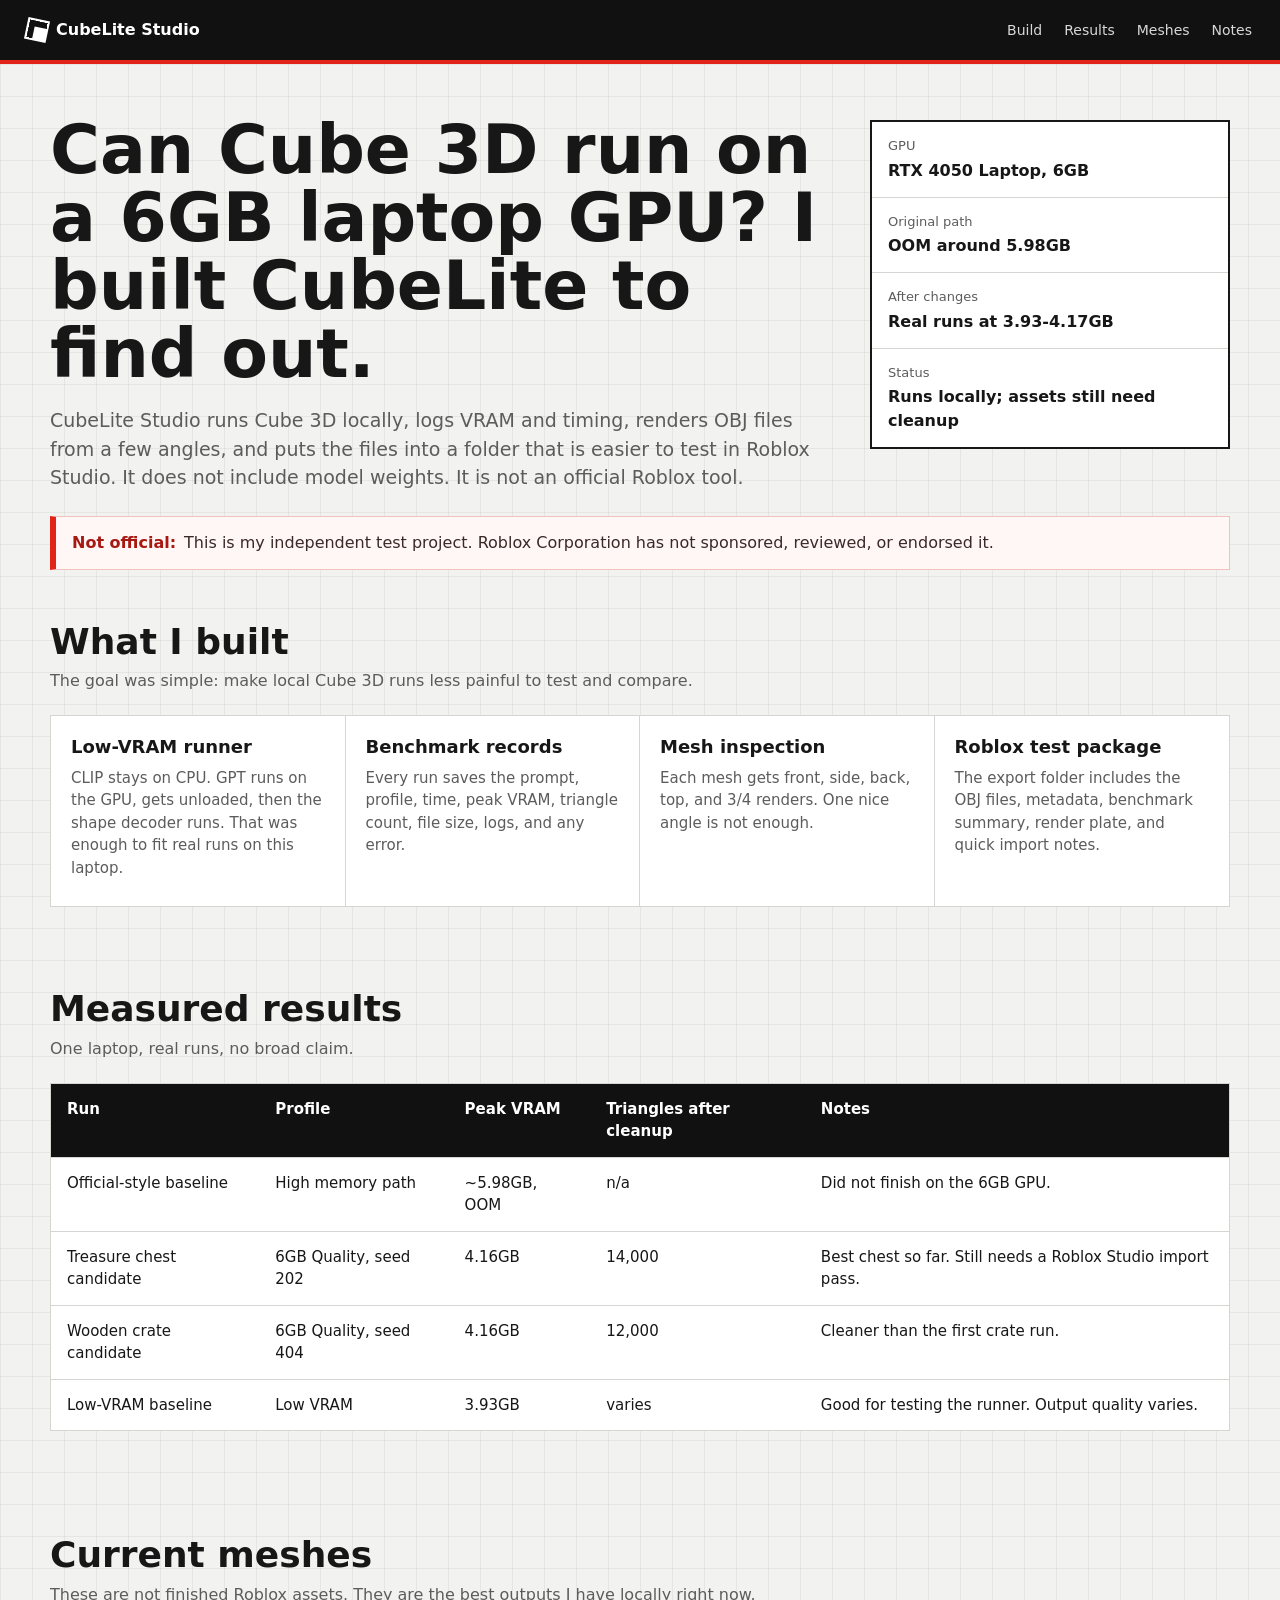
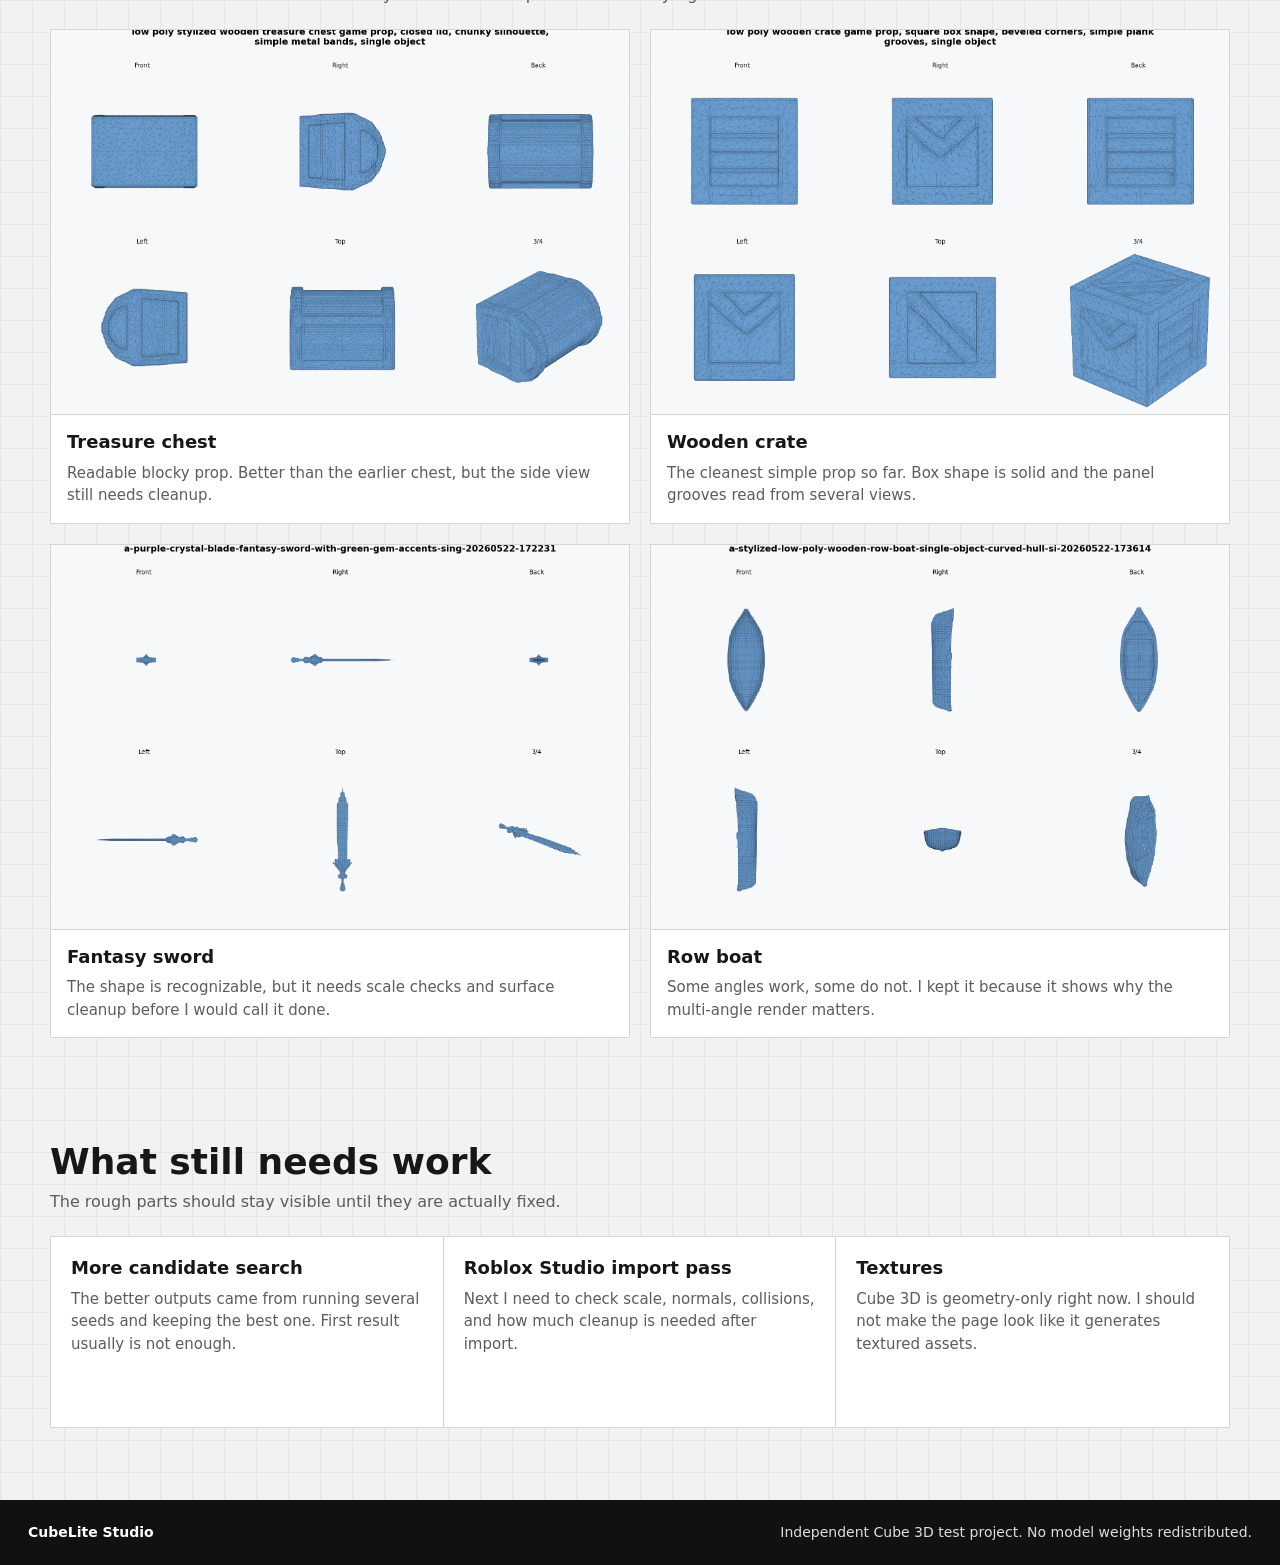
==== docs/index.html @ 4c32645a "Make case study copy more direct" ====
<!doctype html>
<html lang="en">
<head>
  <meta charset="utf-8">
  <meta name="viewport" content="width=device-width, initial-scale=1">
  <title>CubeLite Studio</title>
  <meta name="description" content="Local Cube 3D tests, VRAM notes, and Roblox OBJ export helpers.">
  <link rel="stylesheet" href="styles.css?v=20260522-plain">
</head>
<body>
  <header class="topbar">
    <a class="brand" href="#top">
      <span class="brand-mark" aria-hidden="true"></span>
      CubeLite Studio
    </a>
    <nav>
      <a href="#build">Build</a>
      <a href="#results">Results</a>
      <a href="#meshes">Meshes</a>
      <a href="#notes">Notes</a>
    </nav>
  </header>

  <main id="top">
    <section class="intro">
      <div>
        <h1>Can Cube 3D run on a 6GB laptop GPU? I built CubeLite to find out.</h1>
        <p>
          CubeLite Studio runs Cube 3D locally, logs VRAM and timing, renders OBJ files from a few angles,
          and puts the files into a folder that is easier to test in Roblox Studio. It does not include model
          weights. It is not an official Roblox tool.
        </p>
      </div>
      <dl class="run-card">
        <div>
          <dt>GPU</dt>
          <dd>RTX 4050 Laptop, 6GB</dd>
        </div>
        <div>
          <dt>Original path</dt>
          <dd>OOM around 5.98GB</dd>
        </div>
        <div>
          <dt>After changes</dt>
          <dd>Real runs at 3.93-4.17GB</dd>
        </div>
        <div>
          <dt>Status</dt>
          <dd>Runs locally; assets still need cleanup</dd>
        </div>
      </dl>
    </section>

    <section class="notice">
      <strong>Not official:</strong>
      <span>This is my independent test project. Roblox Corporation has not sponsored, reviewed, or endorsed it.</span>
    </section>

    <section id="build" class="section">
      <div class="section-title">
        <h2>What I built</h2>
        <p>The goal was simple: make local Cube 3D runs less painful to test and compare.</p>
      </div>
      <div class="feature-list">
        <article>
          <h3>Low-VRAM runner</h3>
          <p>CLIP stays on CPU. GPT runs on the GPU, gets unloaded, then the shape decoder runs. That was enough to fit real runs on this laptop.</p>
        </article>
        <article>
          <h3>Benchmark records</h3>
          <p>Every run saves the prompt, profile, time, peak VRAM, triangle count, file size, logs, and any error.</p>
        </article>
        <article>
          <h3>Mesh inspection</h3>
          <p>Each mesh gets front, side, back, top, and 3/4 renders. One nice angle is not enough.</p>
        </article>
        <article>
          <h3>Roblox test package</h3>
          <p>The export folder includes the OBJ files, metadata, benchmark summary, render plate, and quick import notes.</p>
        </article>
      </div>
    </section>

    <section id="results" class="section results">
      <div class="section-title">
        <h2>Measured results</h2>
        <p>One laptop, real runs, no broad claim.</p>
      </div>
      <table>
        <thead>
          <tr>
            <th>Run</th>
            <th>Profile</th>
            <th>Peak VRAM</th>
            <th>Triangles after cleanup</th>
            <th>Notes</th>
          </tr>
        </thead>
        <tbody>
          <tr>
            <td>Official-style baseline</td>
            <td>High memory path</td>
            <td>~5.98GB, OOM</td>
            <td>n/a</td>
            <td>Did not finish on the 6GB GPU.</td>
          </tr>
          <tr>
            <td>Treasure chest candidate</td>
            <td>6GB Quality, seed 202</td>
            <td>4.16GB</td>
            <td>14,000</td>
            <td>Best chest so far. Still needs a Roblox Studio import pass.</td>
          </tr>
          <tr>
            <td>Wooden crate candidate</td>
            <td>6GB Quality, seed 404</td>
            <td>4.16GB</td>
            <td>12,000</td>
            <td>Cleaner than the first crate run.</td>
          </tr>
          <tr>
            <td>Low-VRAM baseline</td>
            <td>Low VRAM</td>
            <td>3.93GB</td>
            <td>varies</td>
            <td>Good for testing the runner. Output quality varies.</td>
          </tr>
        </tbody>
      </table>
    </section>

    <section id="meshes" class="section">
      <div class="section-title">
        <h2>Current meshes</h2>
        <p>These are not finished Roblox assets. They are the best outputs I have locally right now.</p>
      </div>
      <div class="mesh-grid">
        <article class="mesh-card">
          <img src="assets/chest-quality-plate.png" alt="Multi-angle render plate of a Cube 3D treasure chest candidate">
          <div>
            <h3>Treasure chest</h3>
            <p>Readable blocky prop. Better than the earlier chest, but the side view still needs cleanup.</p>
          </div>
        </article>
        <article class="mesh-card">
          <img src="assets/crate-plate.png" alt="Multi-angle render plate of a Cube 3D wooden crate candidate">
          <div>
            <h3>Wooden crate</h3>
            <p>The cleanest simple prop so far. Box shape is solid and the panel grooves read from several views.</p>
          </div>
        </article>
        <article class="mesh-card">
          <img src="assets/fantasy-sword-plate.png" alt="Multi-angle render plate of a Cube 3D fantasy sword candidate">
          <div>
            <h3>Fantasy sword</h3>
            <p>The shape is recognizable, but it needs scale checks and surface cleanup before I would call it done.</p>
          </div>
        </article>
        <article class="mesh-card">
          <img src="assets/row-boat-plate.png" alt="Multi-angle render plate of a Cube 3D row boat candidate">
          <div>
            <h3>Row boat</h3>
            <p>Some angles work, some do not. I kept it because it shows why the multi-angle render matters.</p>
          </div>
        </article>
      </div>
    </section>

    <section id="notes" class="section notes">
      <div class="section-title">
        <h2>What still needs work</h2>
        <p>The rough parts should stay visible until they are actually fixed.</p>
      </div>
      <div class="note-grid">
        <div>
          <h3>More candidate search</h3>
          <p>The better outputs came from running several seeds and keeping the best one. First result usually is not enough.</p>
        </div>
        <div>
          <h3>Roblox Studio import pass</h3>
          <p>Next I need to check scale, normals, collisions, and how much cleanup is needed after import.</p>
        </div>
        <div>
          <h3>Textures</h3>
          <p>Cube 3D is geometry-only right now. I should not make the page look like it generates textured assets.</p>
        </div>
      </div>
    </section>
  </main>

  <footer>
    <span>CubeLite Studio</span>
    <span>Independent Cube 3D test project. No model weights redistributed.</span>
  </footer>
</body>
</html>
---- docs/styles.css ----
:root {
  color-scheme: light;
  --bg: #f2f2f0;
  --paper: #ffffff;
  --ink: #171717;
  --muted: #5c5c5c;
  --line: #d5d5d2;
  --soft: #ececea;
  --red: #e2231a;
  --red-dark: #a81712;
  --grid: rgba(23, 23, 23, 0.06);
}

* {
  box-sizing: border-box;
}

html {
  scroll-behavior: smooth;
}

body {
  margin: 0;
  background:
    linear-gradient(var(--grid) 1px, transparent 1px),
    linear-gradient(90deg, var(--grid) 1px, transparent 1px),
    var(--bg);
  background-size: 32px 32px;
  color: var(--ink);
  font-family: ui-sans-serif, system-ui, -apple-system, BlinkMacSystemFont, "Helvetica Neue", sans-serif;
  line-height: 1.5;
}

a {
  color: inherit;
  text-decoration: none;
}

.topbar {
  display: flex;
  align-items: center;
  justify-content: space-between;
  gap: 24px;
  min-height: 64px;
  padding: 0 28px;
  background: #111;
  color: #fff;
  border-bottom: 4px solid var(--red);
}

.brand {
  display: inline-flex;
  align-items: center;
  gap: 10px;
  font-weight: 800;
}

.brand-mark {
  width: 18px;
  height: 18px;
  display: inline-block;
  background: #fff;
  box-shadow: inset 6px 6px 0 #111, 0 0 0 2px #fff;
  transform: rotate(12deg);
}

nav {
  display: flex;
  gap: 22px;
  color: #d8d8d8;
  font-size: 14px;
}

nav a:hover {
  color: #fff;
}

main {
  width: min(1180px, calc(100% - 40px));
  margin: 0 auto;
}

.intro {
  display: grid;
  grid-template-columns: minmax(0, 1fr) 360px;
  gap: 32px;
  align-items: start;
  padding: 52px 0 24px;
}

h1,
h2,
h3,
p {
  margin-top: 0;
}

h1 {
  max-width: 820px;
  margin-bottom: 18px;
  font-size: clamp(38px, 6vw, 68px);
  line-height: 1;
  letter-spacing: 0;
}

h2 {
  margin-bottom: 8px;
  font-size: clamp(26px, 3vw, 36px);
  line-height: 1.1;
}

h3 {
  margin-bottom: 8px;
  font-size: 18px;
  line-height: 1.25;
}

p {
  color: var(--muted);
}

.intro p {
  max-width: 760px;
  margin-bottom: 0;
  font-size: 19px;
}

.run-card {
  margin: 4px 0 0;
  border: 2px solid var(--ink);
  background: var(--paper);
}

.run-card div {
  padding: 14px 16px;
  border-bottom: 1px solid var(--line);
}

.run-card div:last-child {
  border-bottom: 0;
}

dt {
  margin-bottom: 3px;
  color: var(--muted);
  font-size: 13px;
}

dd {
  margin: 0;
  font-weight: 800;
}

.notice {
  display: flex;
  gap: 8px;
  padding: 14px 16px;
  border: 1px solid #f0c1bd;
  border-left: 6px solid var(--red);
  background: #fff7f6;
  color: var(--red-dark);
}

.notice span {
  color: #3a2927;
}

.section {
  padding: 52px 0;
}

.section-title {
  max-width: 760px;
  margin-bottom: 22px;
}

.section-title p {
  margin-bottom: 0;
}

.feature-list,
.note-grid {
  display: grid;
  grid-template-columns: repeat(4, minmax(0, 1fr));
  border: 1px solid var(--line);
  background: var(--paper);
}

.feature-list article,
.note-grid div {
  min-height: 190px;
  padding: 20px;
  border-right: 1px solid var(--line);
}

.feature-list article:last-child,
.note-grid div:last-child {
  border-right: 0;
}

.feature-list p,
.note-grid p,
.mesh-card p {
  margin-bottom: 0;
  font-size: 15px;
}

.results {
  padding-top: 30px;
}

table {
  width: 100%;
  border-collapse: collapse;
  background: var(--paper);
  border: 1px solid var(--line);
  font-size: 15px;
}

th,
td {
  padding: 14px 16px;
  border-bottom: 1px solid var(--line);
  text-align: left;
  vertical-align: top;
}

th {
  background: #111;
  color: #fff;
  font-weight: 750;
}

tr:last-child td {
  border-bottom: 0;
}

.mesh-grid {
  display: grid;
  grid-template-columns: repeat(2, minmax(0, 1fr));
  gap: 20px;
}

.mesh-card {
  border: 1px solid var(--line);
  background: var(--paper);
}

.mesh-card img {
  display: block;
  width: 100%;
  aspect-ratio: 3 / 2;
  object-fit: cover;
  border-bottom: 1px solid var(--line);
  background: #f8f8f8;
}

.mesh-card div {
  padding: 16px;
}

.notes {
  padding-bottom: 72px;
}

.note-grid {
  grid-template-columns: repeat(3, minmax(0, 1fr));
}

footer {
  display: flex;
  justify-content: space-between;
  gap: 20px;
  padding: 22px 28px;
  background: #111;
  color: #dedede;
  font-size: 14px;
}

footer span:first-child {
  color: #fff;
  font-weight: 800;
}

@media (max-width: 920px) {
  .intro,
  .mesh-grid {
    grid-template-columns: 1fr;
  }

  .feature-list {
    grid-template-columns: repeat(2, minmax(0, 1fr));
  }

  .feature-list article {
    border-bottom: 1px solid var(--line);
  }

  .feature-list article:nth-child(2n) {
    border-right: 0;
  }

  .feature-list article:nth-last-child(-n + 2) {
    border-bottom: 0;
  }
}

@media (max-width: 680px) {
  .topbar,
  footer {
    align-items: flex-start;
    flex-direction: column;
  }

  nav {
    flex-wrap: wrap;
    gap: 14px;
  }

  main {
    width: min(100% - 28px, 1180px);
  }

  .intro {
    padding-top: 34px;
  }

  h1 {
    font-size: 38px;
  }

  .intro p {
    font-size: 17px;
  }

  .notice {
    flex-direction: column;
  }

  .feature-list,
  .note-grid {
    grid-template-columns: 1fr;
  }

  .feature-list article,
  .note-grid div {
    min-height: auto;
    border-right: 0;
    border-bottom: 1px solid var(--line);
  }

  .feature-list article:last-child,
  .note-grid div:last-child {
    border-bottom: 0;
  }

  table {
    display: block;
    overflow-x: auto;
    white-space: nowrap;
  }
}
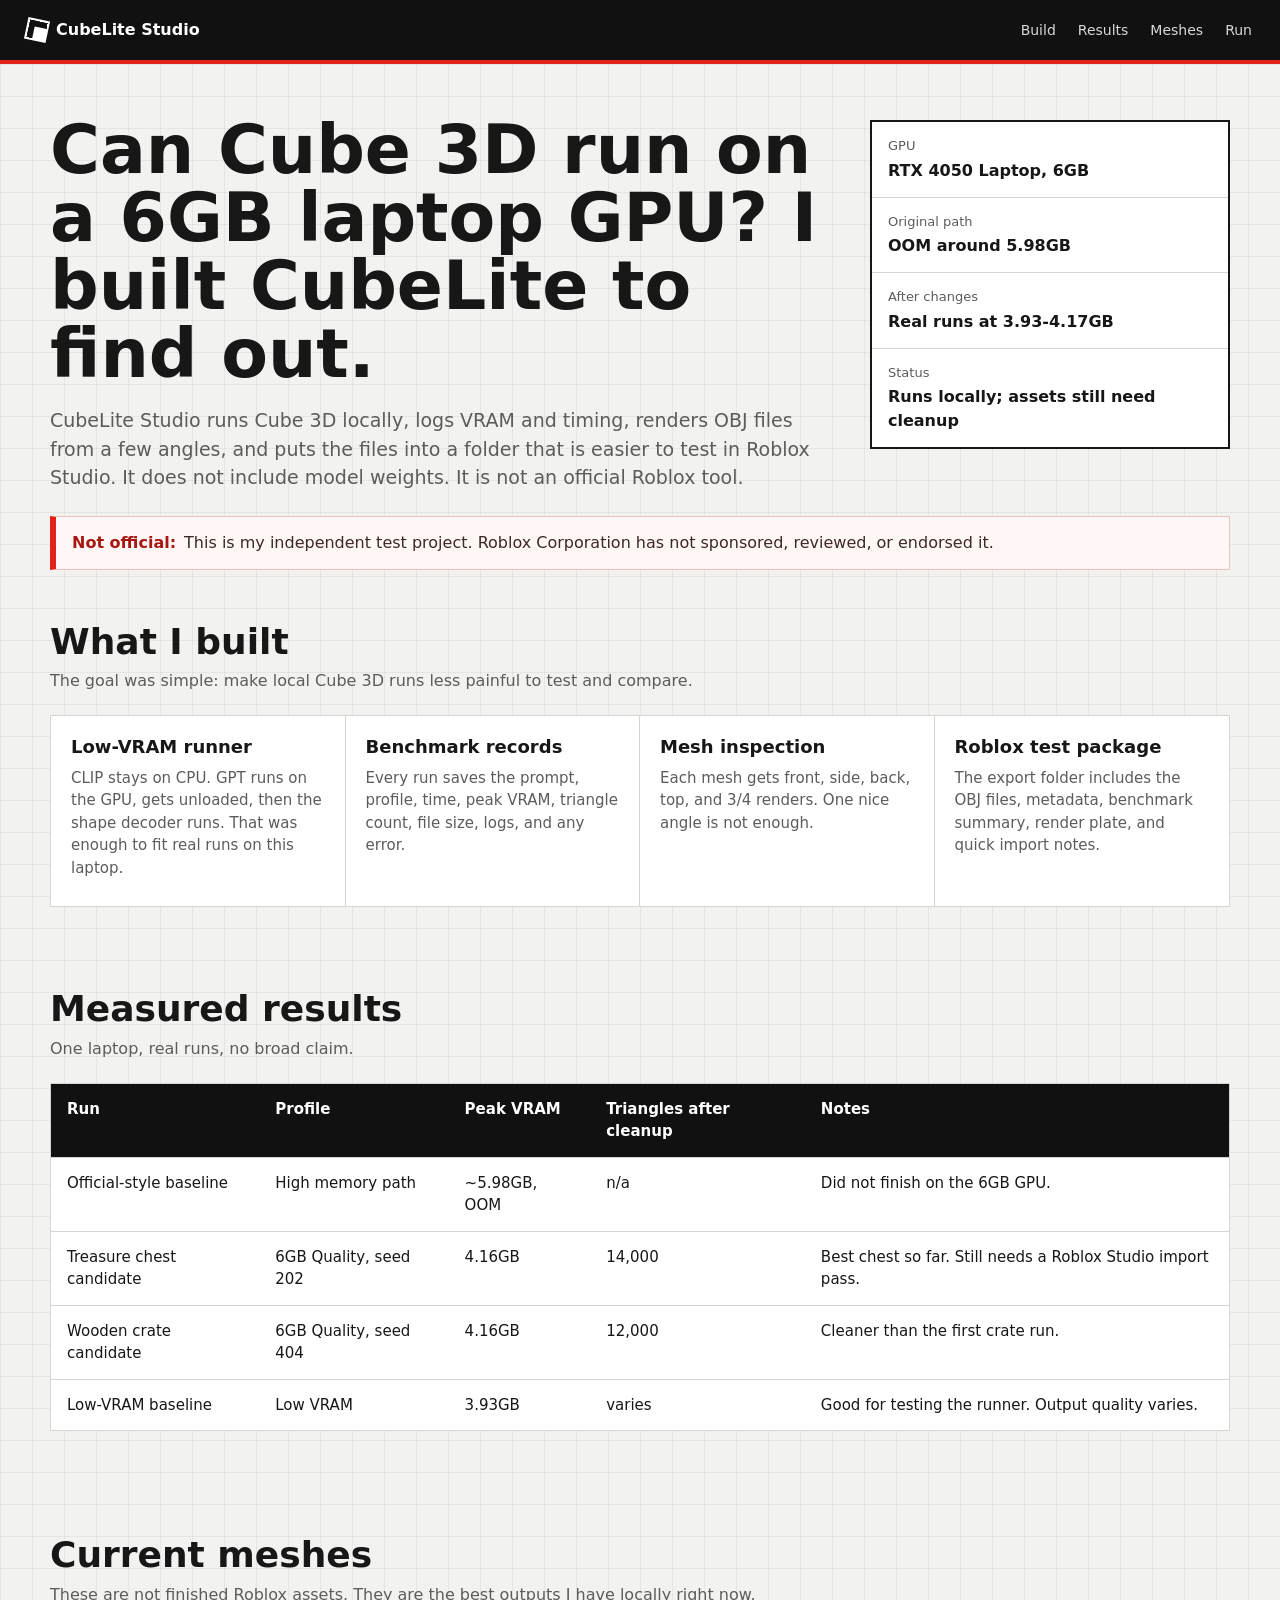
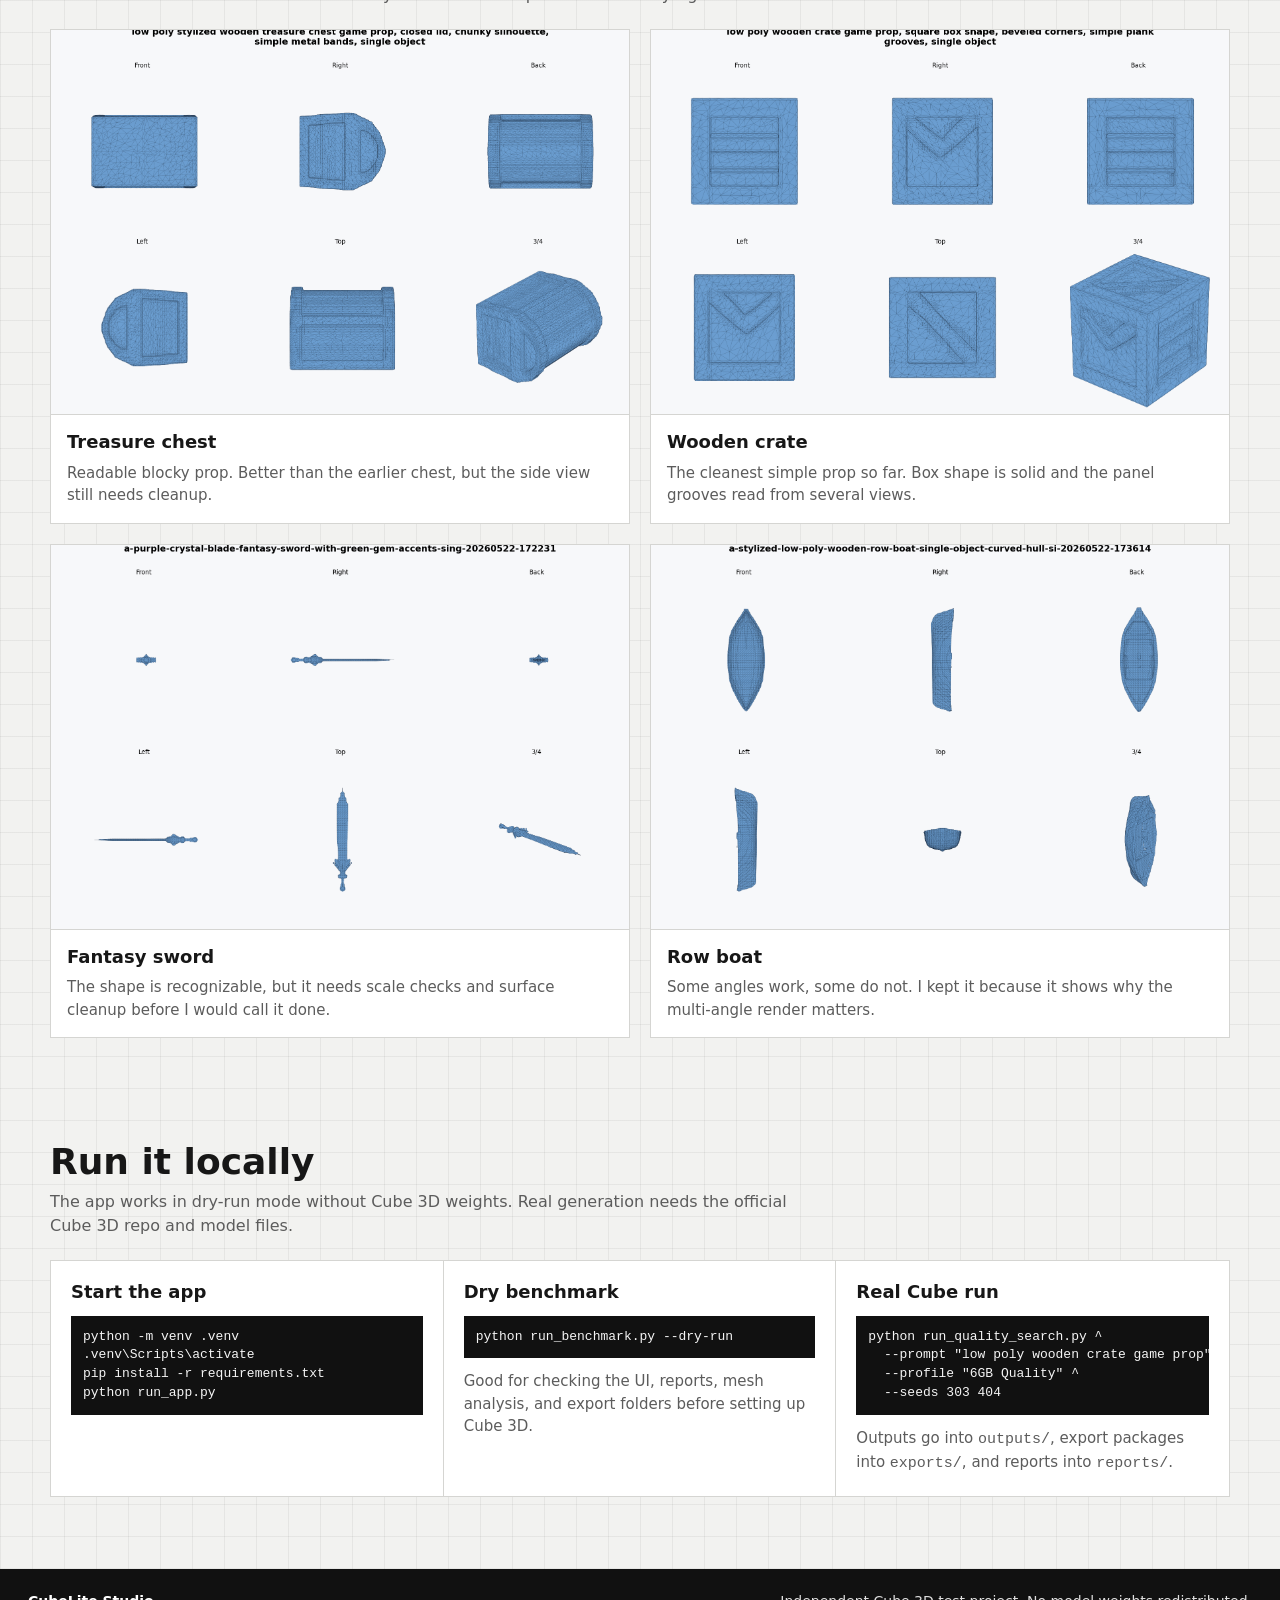
==== commit 2b5bb0a4: "Replace notes section with local run instructions" ====
--- a/docs/index.html
+++ b/docs/index.html
@@ -17,7 +17,7 @@
       <a href="#build">Build</a>
       <a href="#results">Results</a>
       <a href="#meshes">Meshes</a>
-      <a href="#notes">Notes</a>
+      <a href="#run">Run</a>
     </nav>
   </header>
 
@@ -166,23 +166,31 @@
       </div>
     </section>
 
-    <section id="notes" class="section notes">
-      <div class="section-title">
-        <h2>What still needs work</h2>
-        <p>The rough parts should stay visible until they are actually fixed.</p>
-      </div>
-      <div class="note-grid">
-        <div>
-          <h3>More candidate search</h3>
-          <p>The better outputs came from running several seeds and keeping the best one. First result usually is not enough.</p>
-        </div>
-        <div>
-          <h3>Roblox Studio import pass</h3>
-          <p>Next I need to check scale, normals, collisions, and how much cleanup is needed after import.</p>
-        </div>
-        <div>
-          <h3>Textures</h3>
-          <p>Cube 3D is geometry-only right now. I should not make the page look like it generates textured assets.</p>
+    <section id="run" class="section notes">
+      <div class="section-title">
+        <h2>Run it locally</h2>
+        <p>The app works in dry-run mode without Cube 3D weights. Real generation needs the official Cube 3D repo and model files.</p>
+      </div>
+      <div class="run-grid">
+        <div>
+          <h3>Start the app</h3>
+          <pre><code>python -m venv .venv
+.venv\Scripts\activate
+pip install -r requirements.txt
+python run_app.py</code></pre>
+        </div>
+        <div>
+          <h3>Dry benchmark</h3>
+          <pre><code>python run_benchmark.py --dry-run</code></pre>
+          <p>Good for checking the UI, reports, mesh analysis, and export folders before setting up Cube 3D.</p>
+        </div>
+        <div>
+          <h3>Real Cube run</h3>
+          <pre><code>python run_quality_search.py ^
+  --prompt "low poly wooden crate game prop" ^
+  --profile "6GB Quality" ^
+  --seeds 303 404</code></pre>
+          <p>Outputs go into <code>outputs/</code>, export packages into <code>exports/</code>, and reports into <code>reports/</code>.</p>
         </div>
       </div>
     </section>
--- a/docs/styles.css
+++ b/docs/styles.css
@@ -179,7 +179,8 @@
 }
 
 .feature-list,
-.note-grid {
+.note-grid,
+.run-grid {
   display: grid;
   grid-template-columns: repeat(4, minmax(0, 1fr));
   border: 1px solid var(--line);
@@ -187,22 +188,39 @@
 }
 
 .feature-list article,
-.note-grid div {
+.note-grid div,
+.run-grid div {
   min-height: 190px;
   padding: 20px;
   border-right: 1px solid var(--line);
 }
 
 .feature-list article:last-child,
-.note-grid div:last-child {
+.note-grid div:last-child,
+.run-grid div:last-child {
   border-right: 0;
 }
 
 .feature-list p,
 .note-grid p,
+.run-grid p,
 .mesh-card p {
   margin-bottom: 0;
   font-size: 15px;
+}
+
+pre {
+  margin: 12px 0;
+  padding: 12px;
+  overflow-x: auto;
+  background: #111;
+  color: #f5f5f5;
+  font-size: 13px;
+  line-height: 1.45;
+}
+
+code {
+  font-family: ui-monospace, SFMono-Regular, Menlo, Consolas, monospace;
 }
 
 .results {
@@ -263,7 +281,8 @@
   padding-bottom: 72px;
 }
 
-.note-grid {
+.note-grid,
+.run-grid {
   grid-template-columns: repeat(3, minmax(0, 1fr));
 }
 
@@ -338,19 +357,22 @@
   }
 
   .feature-list,
-  .note-grid {
+  .note-grid,
+  .run-grid {
     grid-template-columns: 1fr;
   }
 
   .feature-list article,
-  .note-grid div {
+  .note-grid div,
+  .run-grid div {
     min-height: auto;
     border-right: 0;
     border-bottom: 1px solid var(--line);
   }
 
   .feature-list article:last-child,
-  .note-grid div:last-child {
+  .note-grid div:last-child,
+  .run-grid div:last-child {
     border-bottom: 0;
   }
 
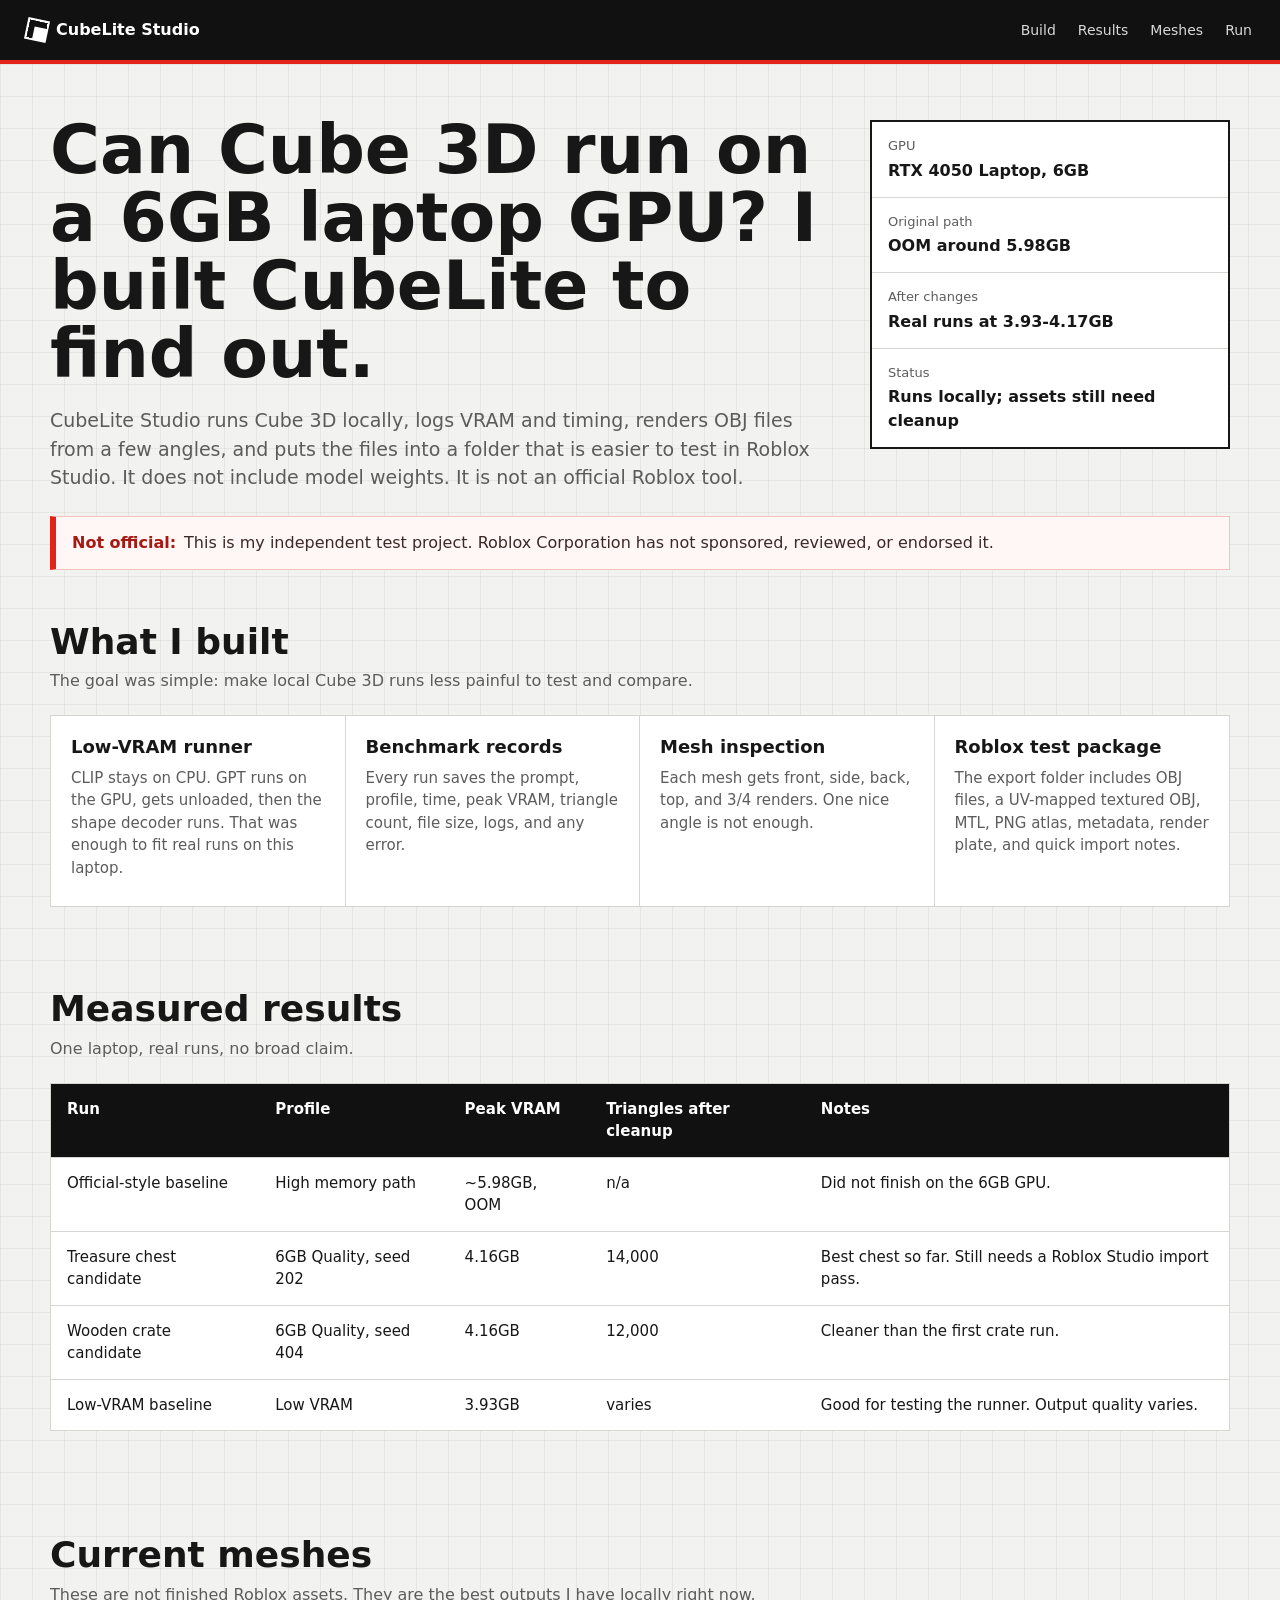
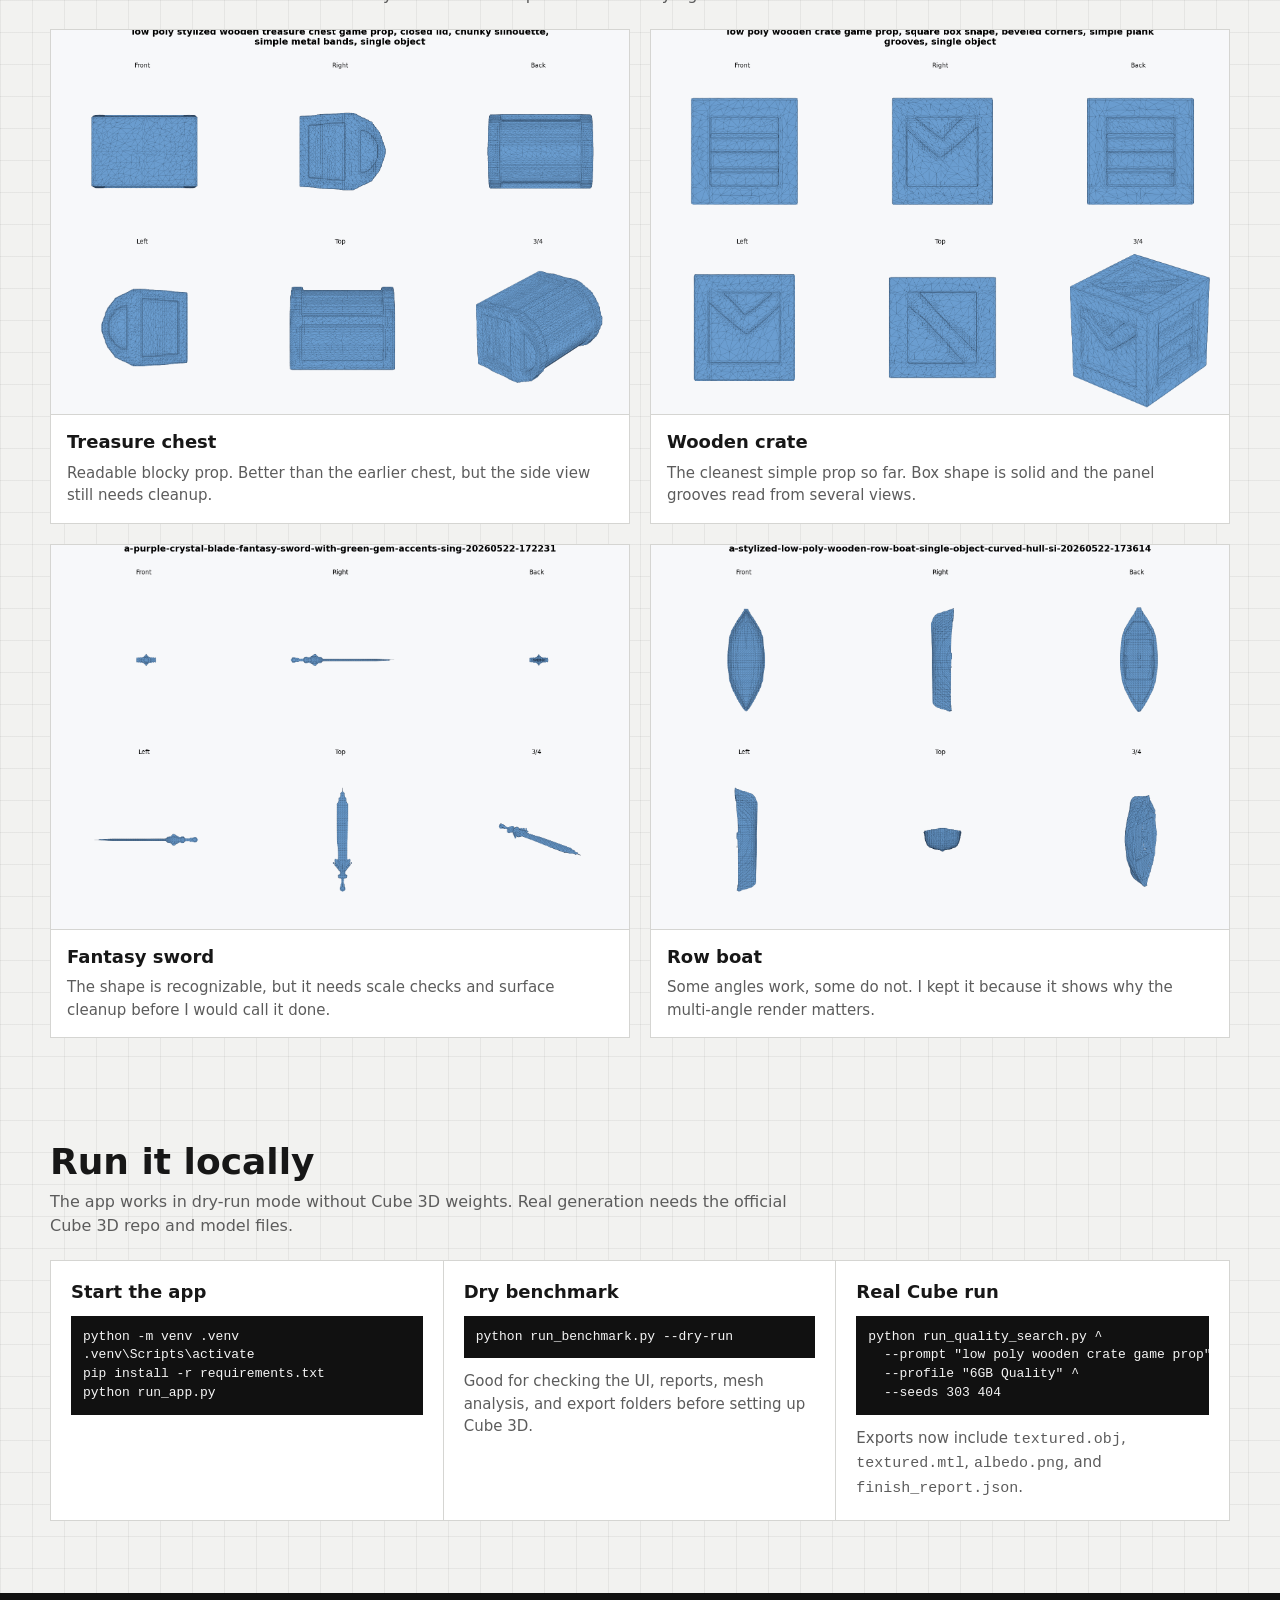
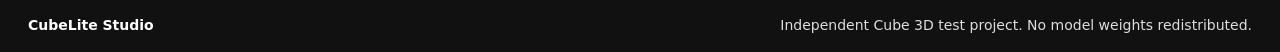
==== commit ee29560b: "Add UV and texture finishing stage" ====
--- a/docs/index.html
+++ b/docs/index.html
@@ -76,7 +76,7 @@
         </article>
         <article>
           <h3>Roblox test package</h3>
-          <p>The export folder includes the OBJ files, metadata, benchmark summary, render plate, and quick import notes.</p>
+          <p>The export folder includes OBJ files, a UV-mapped textured OBJ, MTL, PNG atlas, metadata, render plate, and quick import notes.</p>
         </article>
       </div>
     </section>
@@ -190,7 +190,7 @@
   --prompt "low poly wooden crate game prop" ^
   --profile "6GB Quality" ^
   --seeds 303 404</code></pre>
-          <p>Outputs go into <code>outputs/</code>, export packages into <code>exports/</code>, and reports into <code>reports/</code>.</p>
+          <p>Exports now include <code>textured.obj</code>, <code>textured.mtl</code>, <code>albedo.png</code>, and <code>finish_report.json</code>.</p>
         </div>
       </div>
     </section>
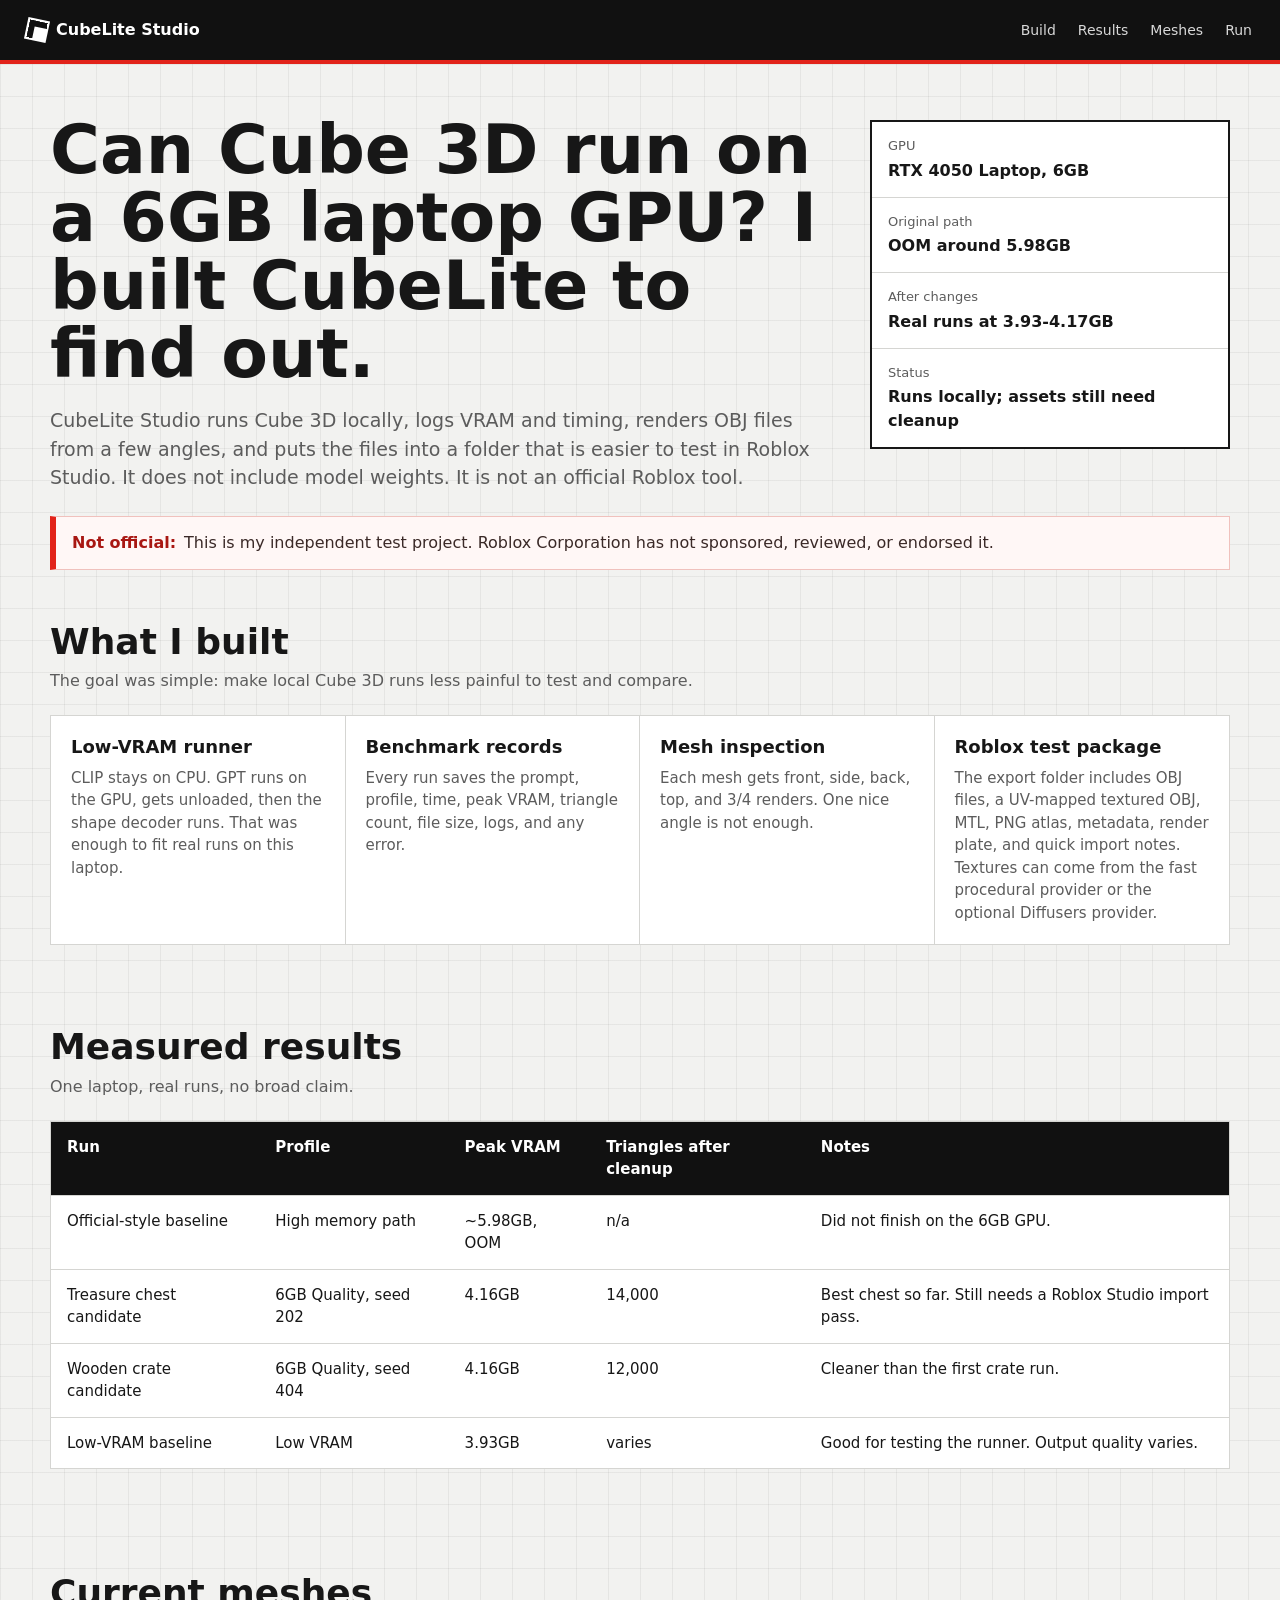
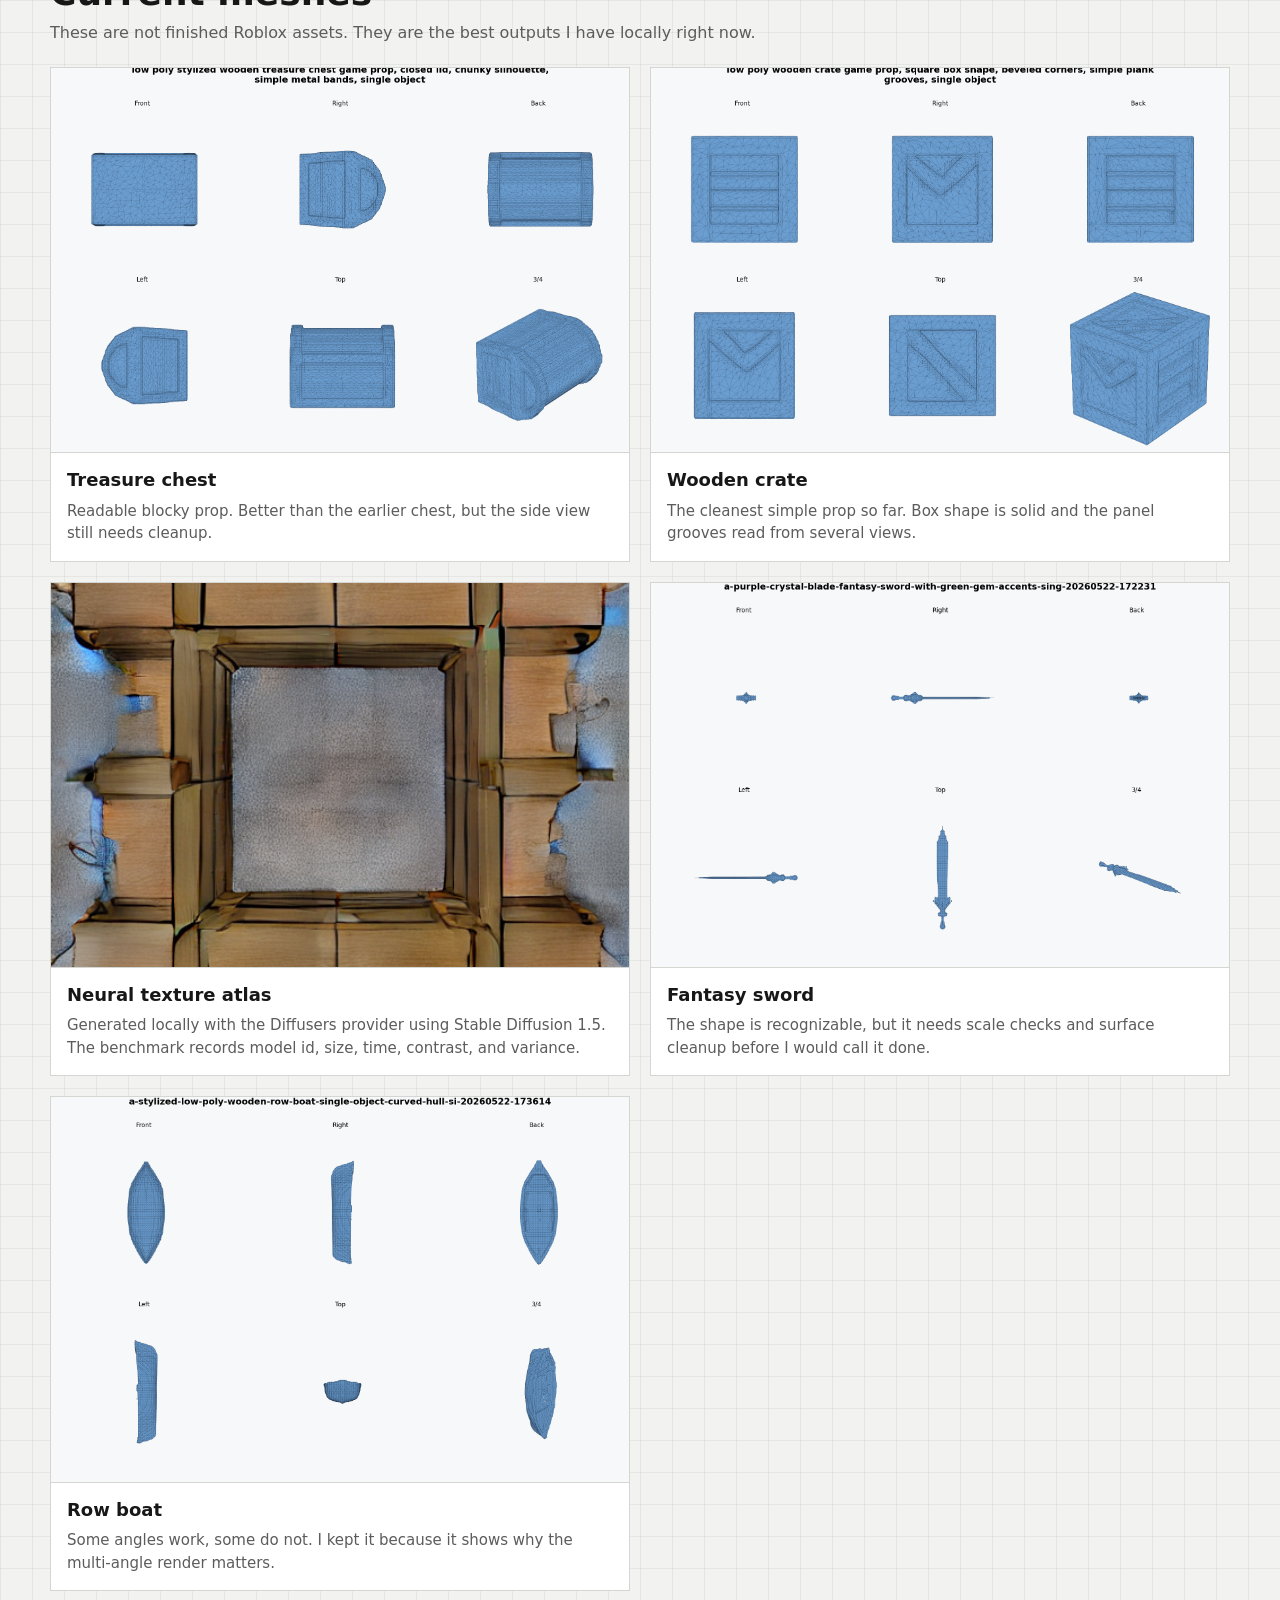
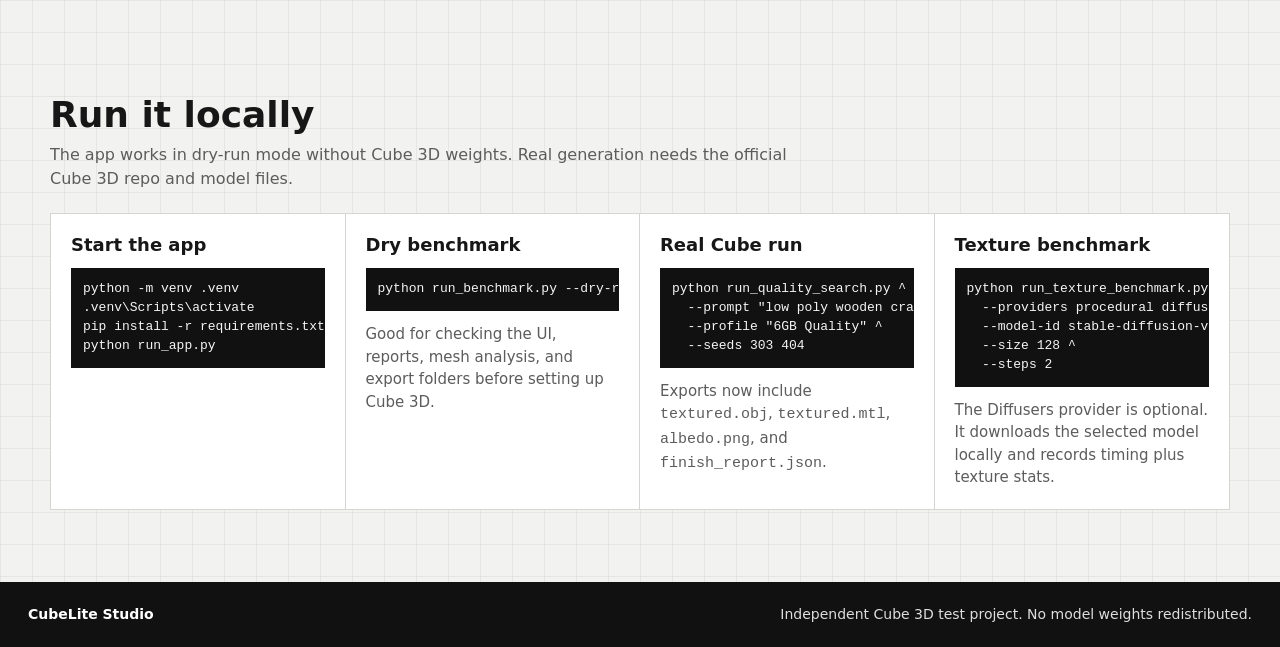
==== commit f859a12f: "Add neural texture benchmarking path" ====
--- a/docs/index.html
+++ b/docs/index.html
@@ -5,7 +5,7 @@
   <meta name="viewport" content="width=device-width, initial-scale=1">
   <title>CubeLite Studio</title>
   <meta name="description" content="Local Cube 3D tests, VRAM notes, and Roblox OBJ export helpers.">
-  <link rel="stylesheet" href="styles.css?v=20260522-plain">
+  <link rel="stylesheet" href="styles.css?v=20260523-textures">
 </head>
 <body>
   <header class="topbar">
@@ -76,7 +76,7 @@
         </article>
         <article>
           <h3>Roblox test package</h3>
-          <p>The export folder includes OBJ files, a UV-mapped textured OBJ, MTL, PNG atlas, metadata, render plate, and quick import notes.</p>
+          <p>The export folder includes OBJ files, a UV-mapped textured OBJ, MTL, PNG atlas, metadata, render plate, and quick import notes. Textures can come from the fast procedural provider or the optional Diffusers provider.</p>
         </article>
       </div>
     </section>
@@ -147,6 +147,13 @@
           <div>
             <h3>Wooden crate</h3>
             <p>The cleanest simple prop so far. Box shape is solid and the panel grooves read from several views.</p>
+          </div>
+        </article>
+        <article class="mesh-card">
+          <img src="assets/neural-crate-atlas.png" alt="Stable Diffusion texture atlas generated for a stylized wooden crate">
+          <div>
+            <h3>Neural texture atlas</h3>
+            <p>Generated locally with the Diffusers provider using Stable Diffusion 1.5. The benchmark records model id, size, time, contrast, and variance.</p>
           </div>
         </article>
         <article class="mesh-card">
@@ -192,6 +199,15 @@
   --seeds 303 404</code></pre>
           <p>Exports now include <code>textured.obj</code>, <code>textured.mtl</code>, <code>albedo.png</code>, and <code>finish_report.json</code>.</p>
         </div>
+        <div>
+          <h3>Texture benchmark</h3>
+          <pre><code>python run_texture_benchmark.py ^
+  --providers procedural diffusers ^
+  --model-id stable-diffusion-v1-5/stable-diffusion-v1-5 ^
+  --size 128 ^
+  --steps 2</code></pre>
+          <p>The Diffusers provider is optional. It downloads the selected model locally and records timing plus texture stats.</p>
+        </div>
       </div>
     </section>
   </main>
--- a/docs/styles.css
+++ b/docs/styles.css
@@ -281,8 +281,7 @@
   padding-bottom: 72px;
 }
 
-.note-grid,
-.run-grid {
+.note-grid {
   grid-template-columns: repeat(3, minmax(0, 1fr));
 }
 
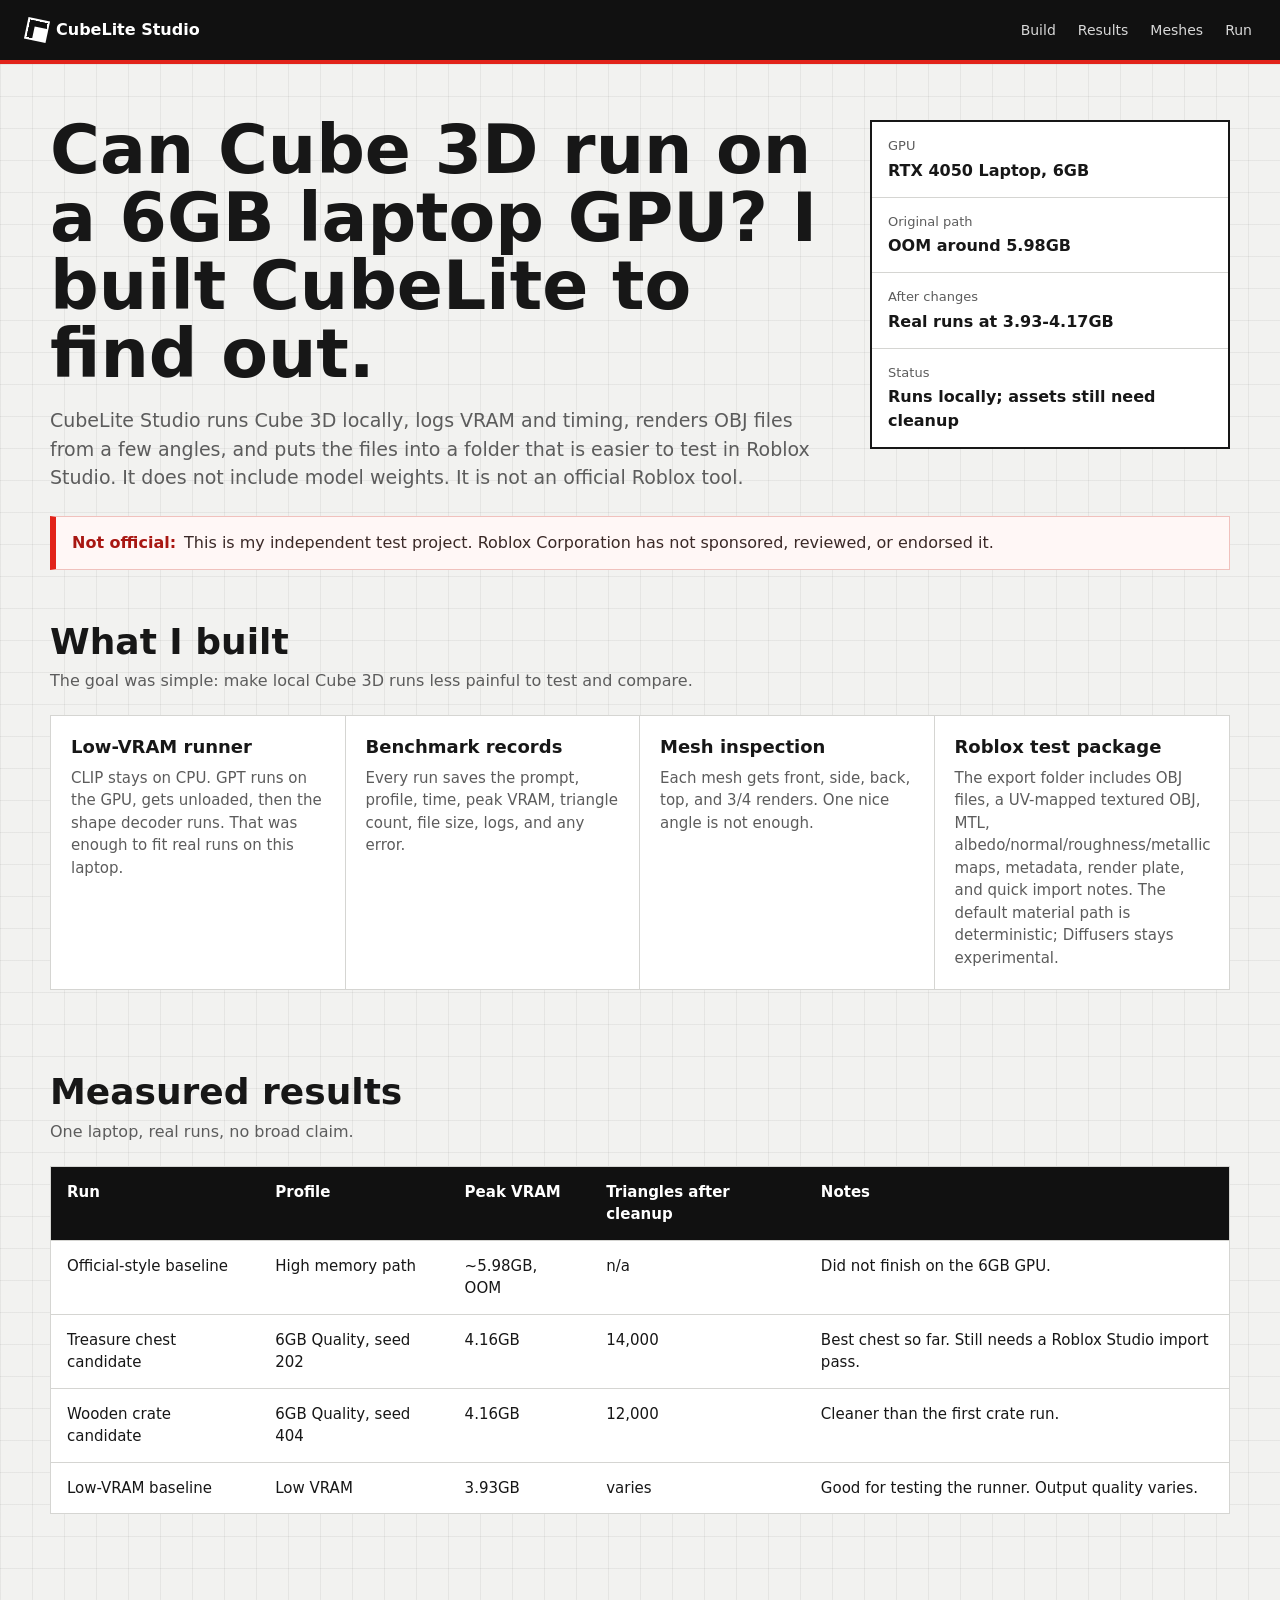
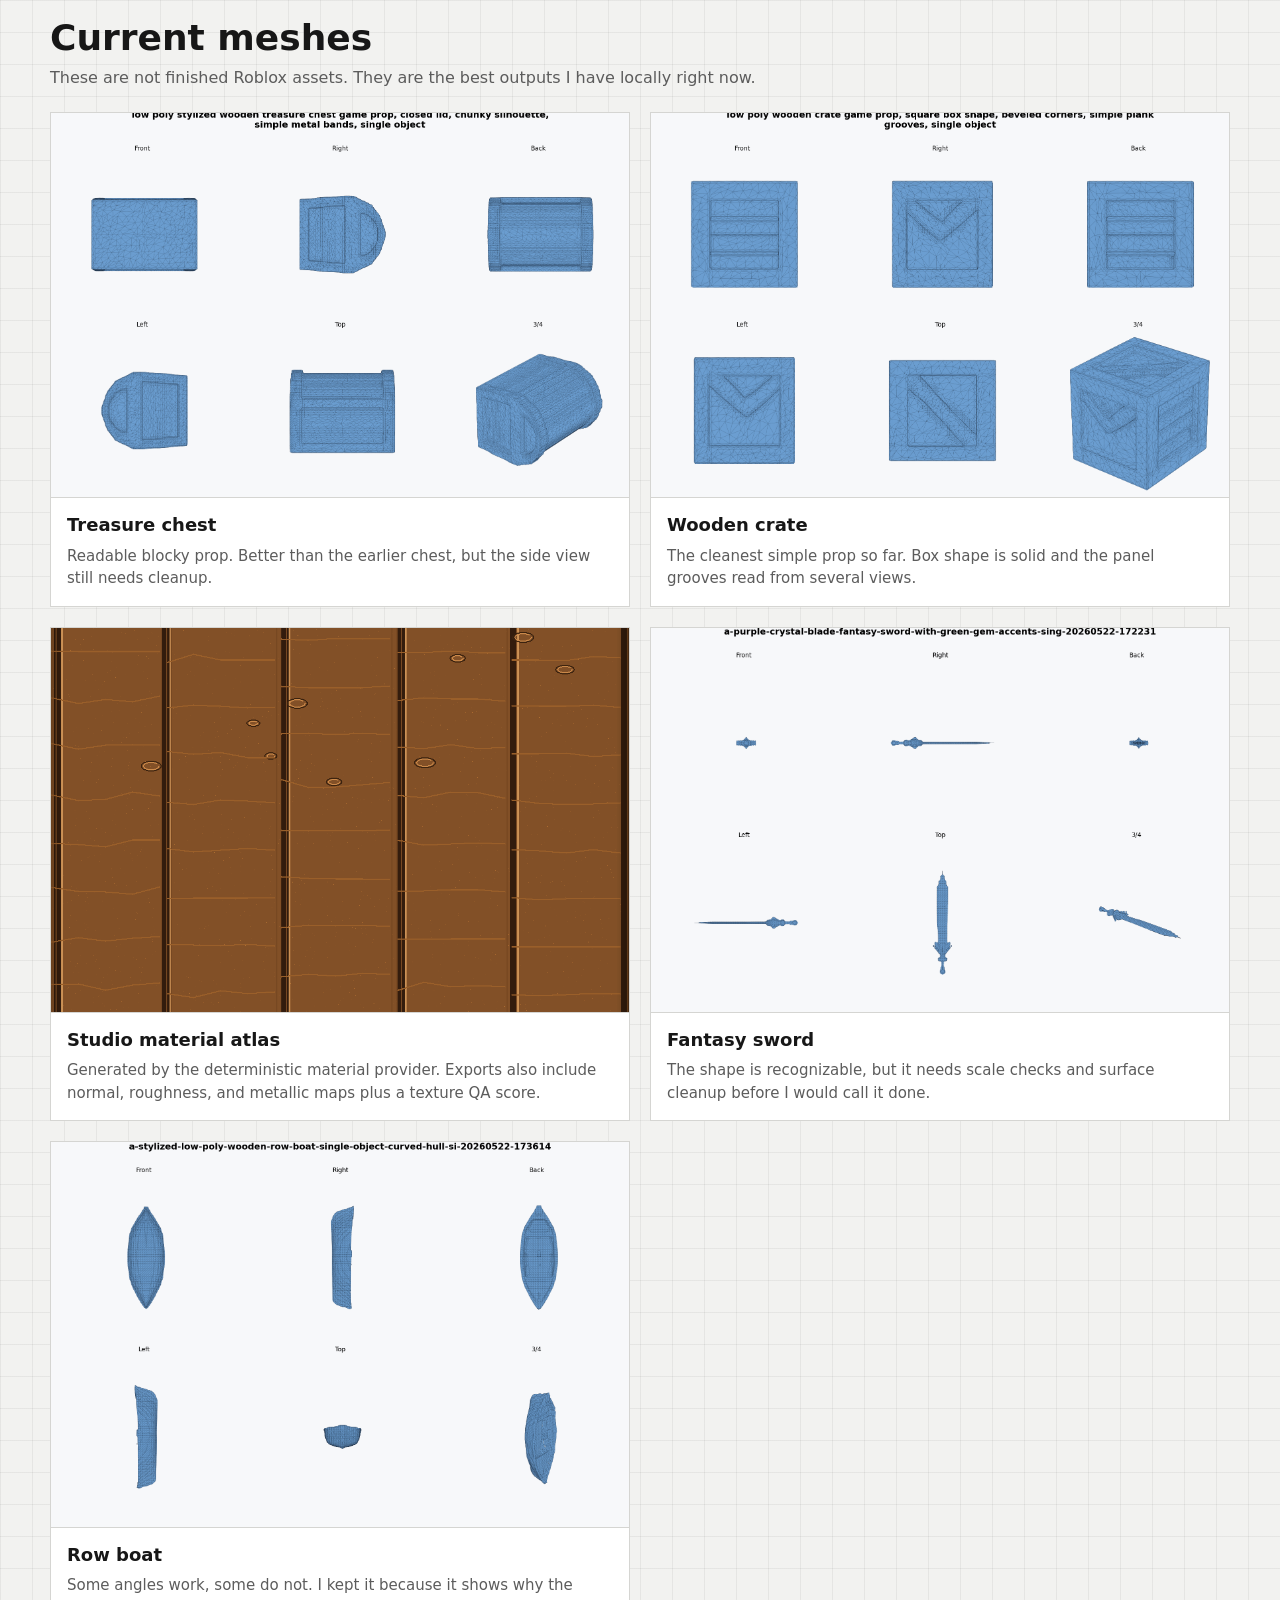
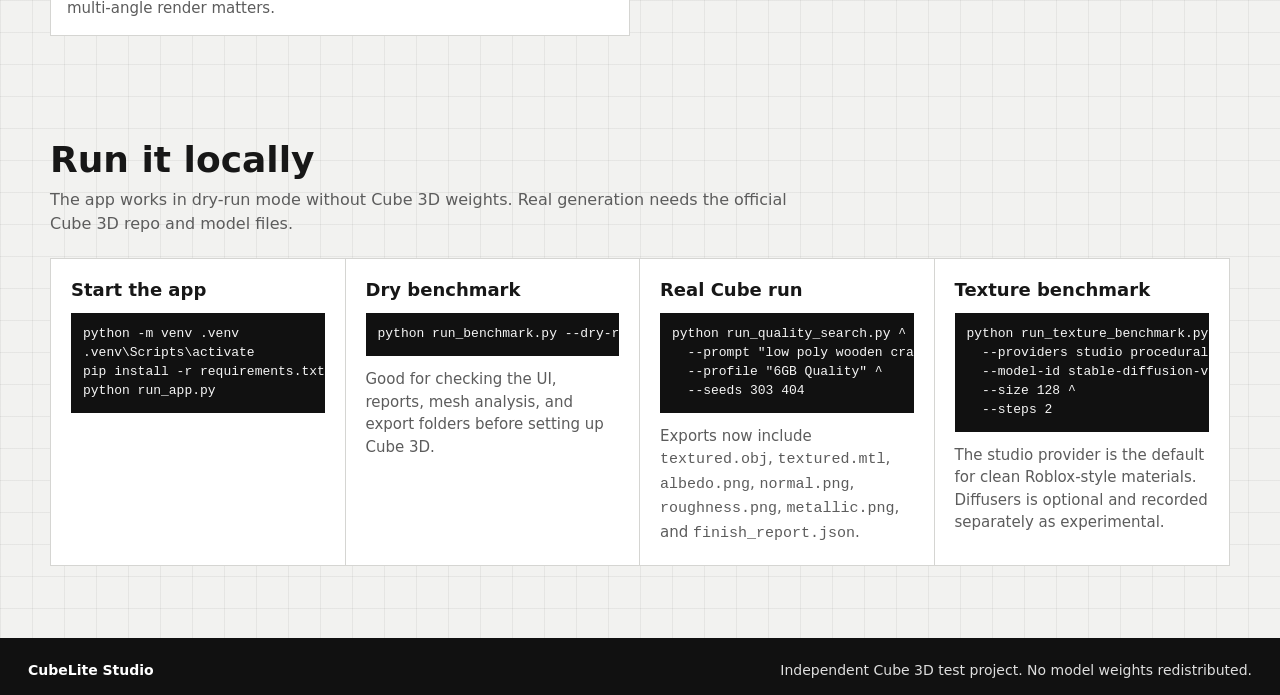
==== commit d5104180: "Promote production material finishing" ====
--- a/docs/index.html
+++ b/docs/index.html
@@ -5,7 +5,7 @@
   <meta name="viewport" content="width=device-width, initial-scale=1">
   <title>CubeLite Studio</title>
   <meta name="description" content="Local Cube 3D tests, VRAM notes, and Roblox OBJ export helpers.">
-  <link rel="stylesheet" href="styles.css?v=20260523-textures">
+  <link rel="stylesheet" href="styles.css?v=20260523-materials">
 </head>
 <body>
   <header class="topbar">
@@ -76,7 +76,7 @@
         </article>
         <article>
           <h3>Roblox test package</h3>
-          <p>The export folder includes OBJ files, a UV-mapped textured OBJ, MTL, PNG atlas, metadata, render plate, and quick import notes. Textures can come from the fast procedural provider or the optional Diffusers provider.</p>
+          <p>The export folder includes OBJ files, a UV-mapped textured OBJ, MTL, albedo/normal/roughness/metallic maps, metadata, render plate, and quick import notes. The default material path is deterministic; Diffusers stays experimental.</p>
         </article>
       </div>
     </section>
@@ -150,10 +150,10 @@
           </div>
         </article>
         <article class="mesh-card">
-          <img src="assets/neural-crate-atlas.png" alt="Stable Diffusion texture atlas generated for a stylized wooden crate">
-          <div>
-            <h3>Neural texture atlas</h3>
-            <p>Generated locally with the Diffusers provider using Stable Diffusion 1.5. The benchmark records model id, size, time, contrast, and variance.</p>
+          <img src="assets/studio-crate-material.png" alt="Clean stylized wooden material atlas generated by CubeLite Studio">
+          <div>
+            <h3>Studio material atlas</h3>
+            <p>Generated by the deterministic material provider. Exports also include normal, roughness, and metallic maps plus a texture QA score.</p>
           </div>
         </article>
         <article class="mesh-card">
@@ -197,16 +197,16 @@
   --prompt "low poly wooden crate game prop" ^
   --profile "6GB Quality" ^
   --seeds 303 404</code></pre>
-          <p>Exports now include <code>textured.obj</code>, <code>textured.mtl</code>, <code>albedo.png</code>, and <code>finish_report.json</code>.</p>
+          <p>Exports now include <code>textured.obj</code>, <code>textured.mtl</code>, <code>albedo.png</code>, <code>normal.png</code>, <code>roughness.png</code>, <code>metallic.png</code>, and <code>finish_report.json</code>.</p>
         </div>
         <div>
           <h3>Texture benchmark</h3>
           <pre><code>python run_texture_benchmark.py ^
-  --providers procedural diffusers ^
+  --providers studio procedural diffusers ^
   --model-id stable-diffusion-v1-5/stable-diffusion-v1-5 ^
   --size 128 ^
   --steps 2</code></pre>
-          <p>The Diffusers provider is optional. It downloads the selected model locally and records timing plus texture stats.</p>
+          <p>The studio provider is the default for clean Roblox-style materials. Diffusers is optional and recorded separately as experimental.</p>
         </div>
       </div>
     </section>
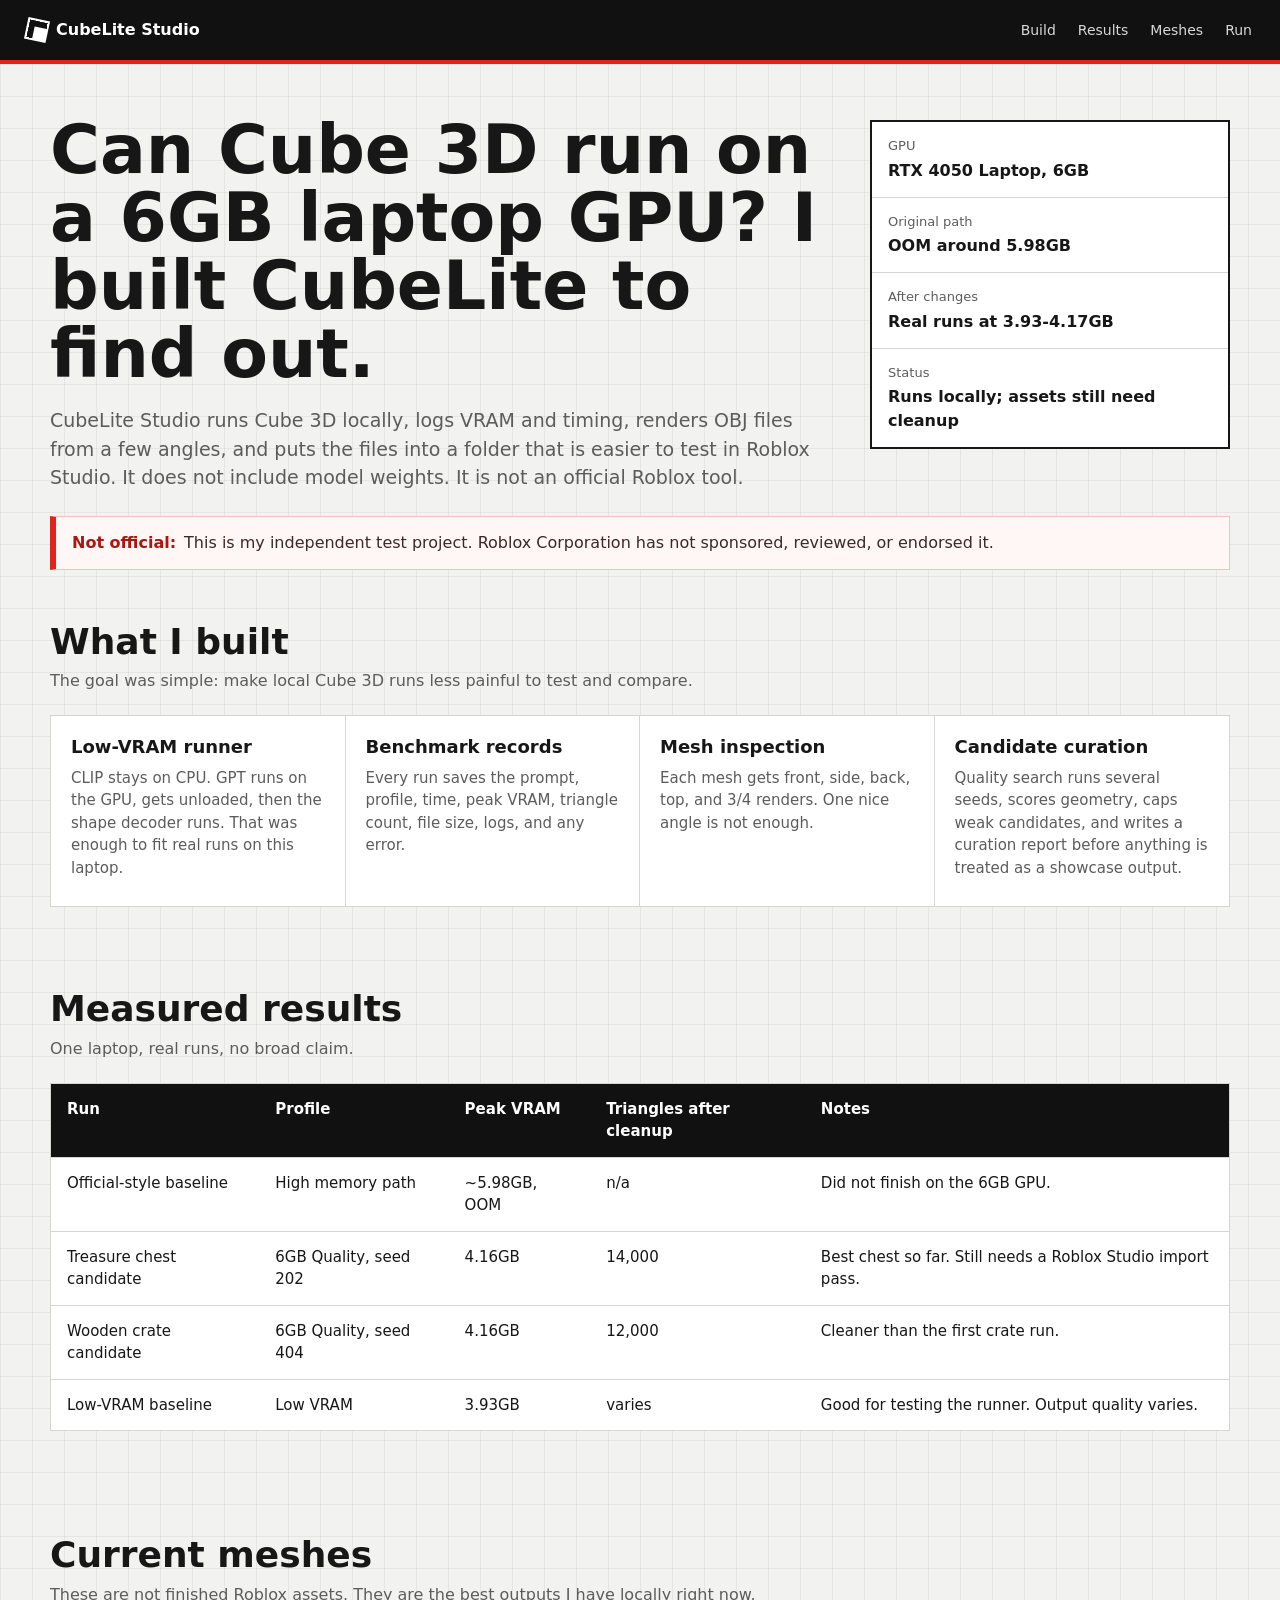
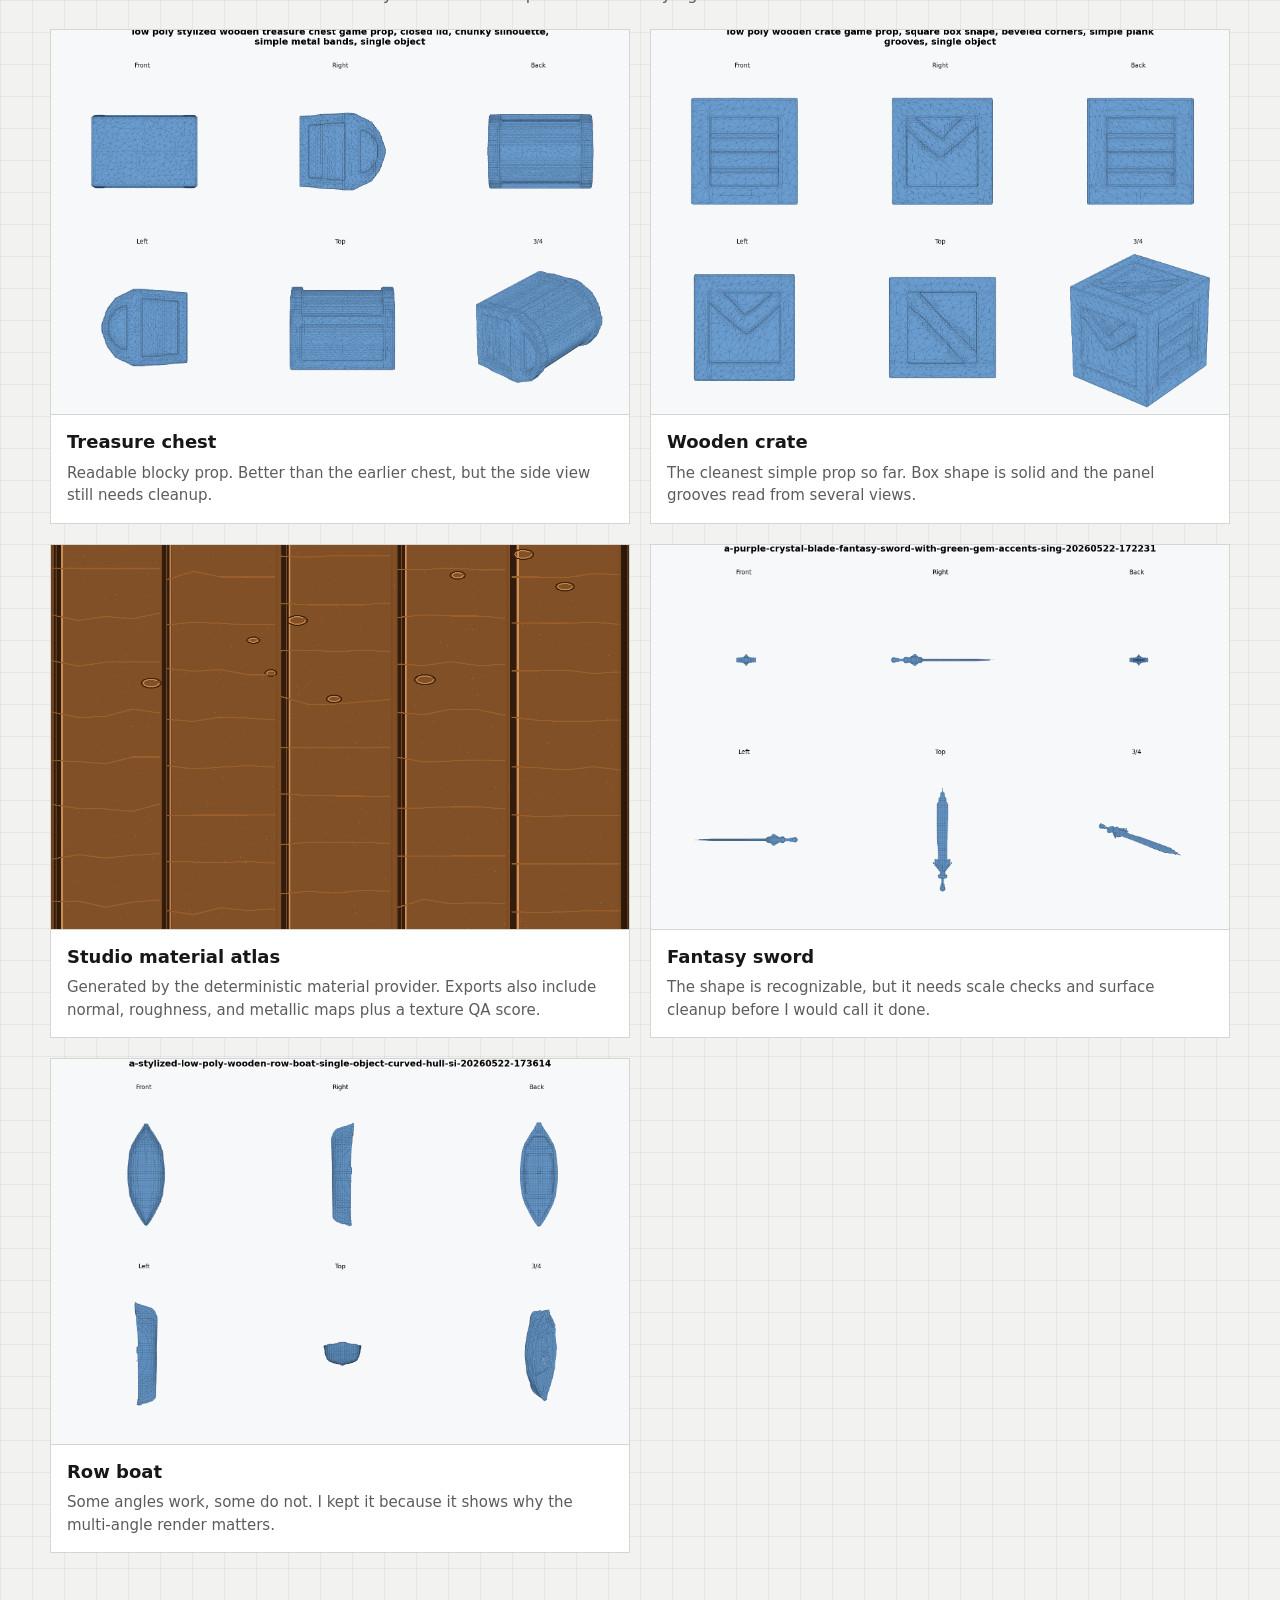
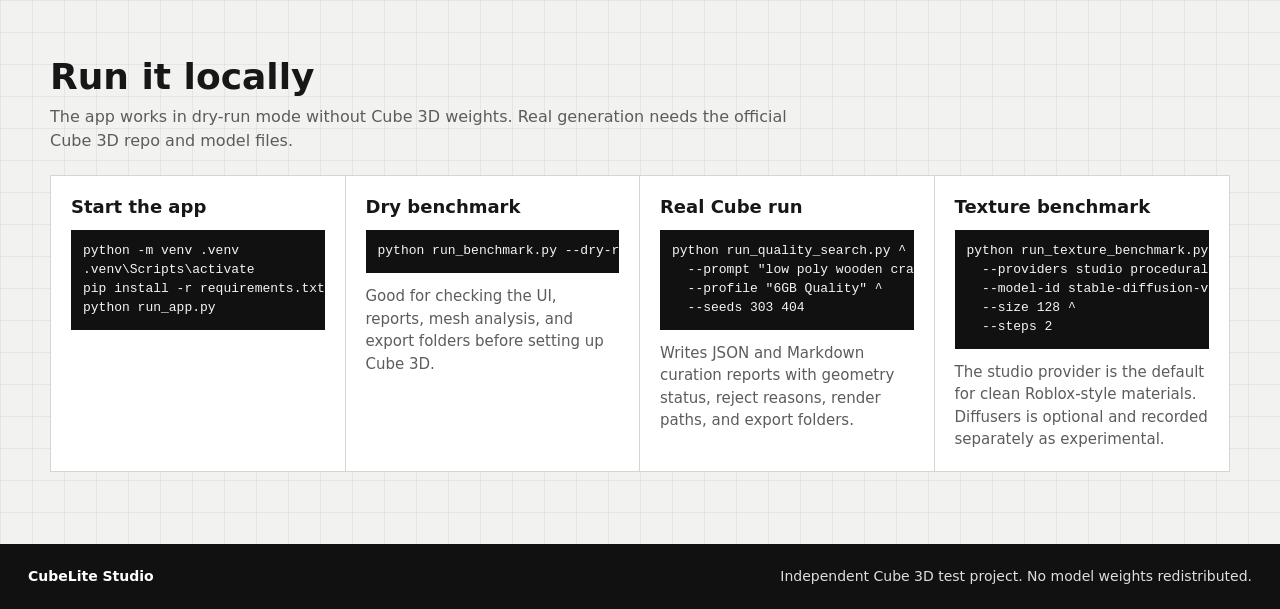
==== commit 01474967: "Add candidate curation scoring" ====
--- a/docs/index.html
+++ b/docs/index.html
@@ -75,8 +75,8 @@
           <p>Each mesh gets front, side, back, top, and 3/4 renders. One nice angle is not enough.</p>
         </article>
         <article>
-          <h3>Roblox test package</h3>
-          <p>The export folder includes OBJ files, a UV-mapped textured OBJ, MTL, albedo/normal/roughness/metallic maps, metadata, render plate, and quick import notes. The default material path is deterministic; Diffusers stays experimental.</p>
+          <h3>Candidate curation</h3>
+          <p>Quality search runs several seeds, scores geometry, caps weak candidates, and writes a curation report before anything is treated as a showcase output.</p>
         </article>
       </div>
     </section>
@@ -197,7 +197,7 @@
   --prompt "low poly wooden crate game prop" ^
   --profile "6GB Quality" ^
   --seeds 303 404</code></pre>
-          <p>Exports now include <code>textured.obj</code>, <code>textured.mtl</code>, <code>albedo.png</code>, <code>normal.png</code>, <code>roughness.png</code>, <code>metallic.png</code>, and <code>finish_report.json</code>.</p>
+          <p>Writes JSON and Markdown curation reports with geometry status, reject reasons, render paths, and export folders.</p>
         </div>
         <div>
           <h3>Texture benchmark</h3>
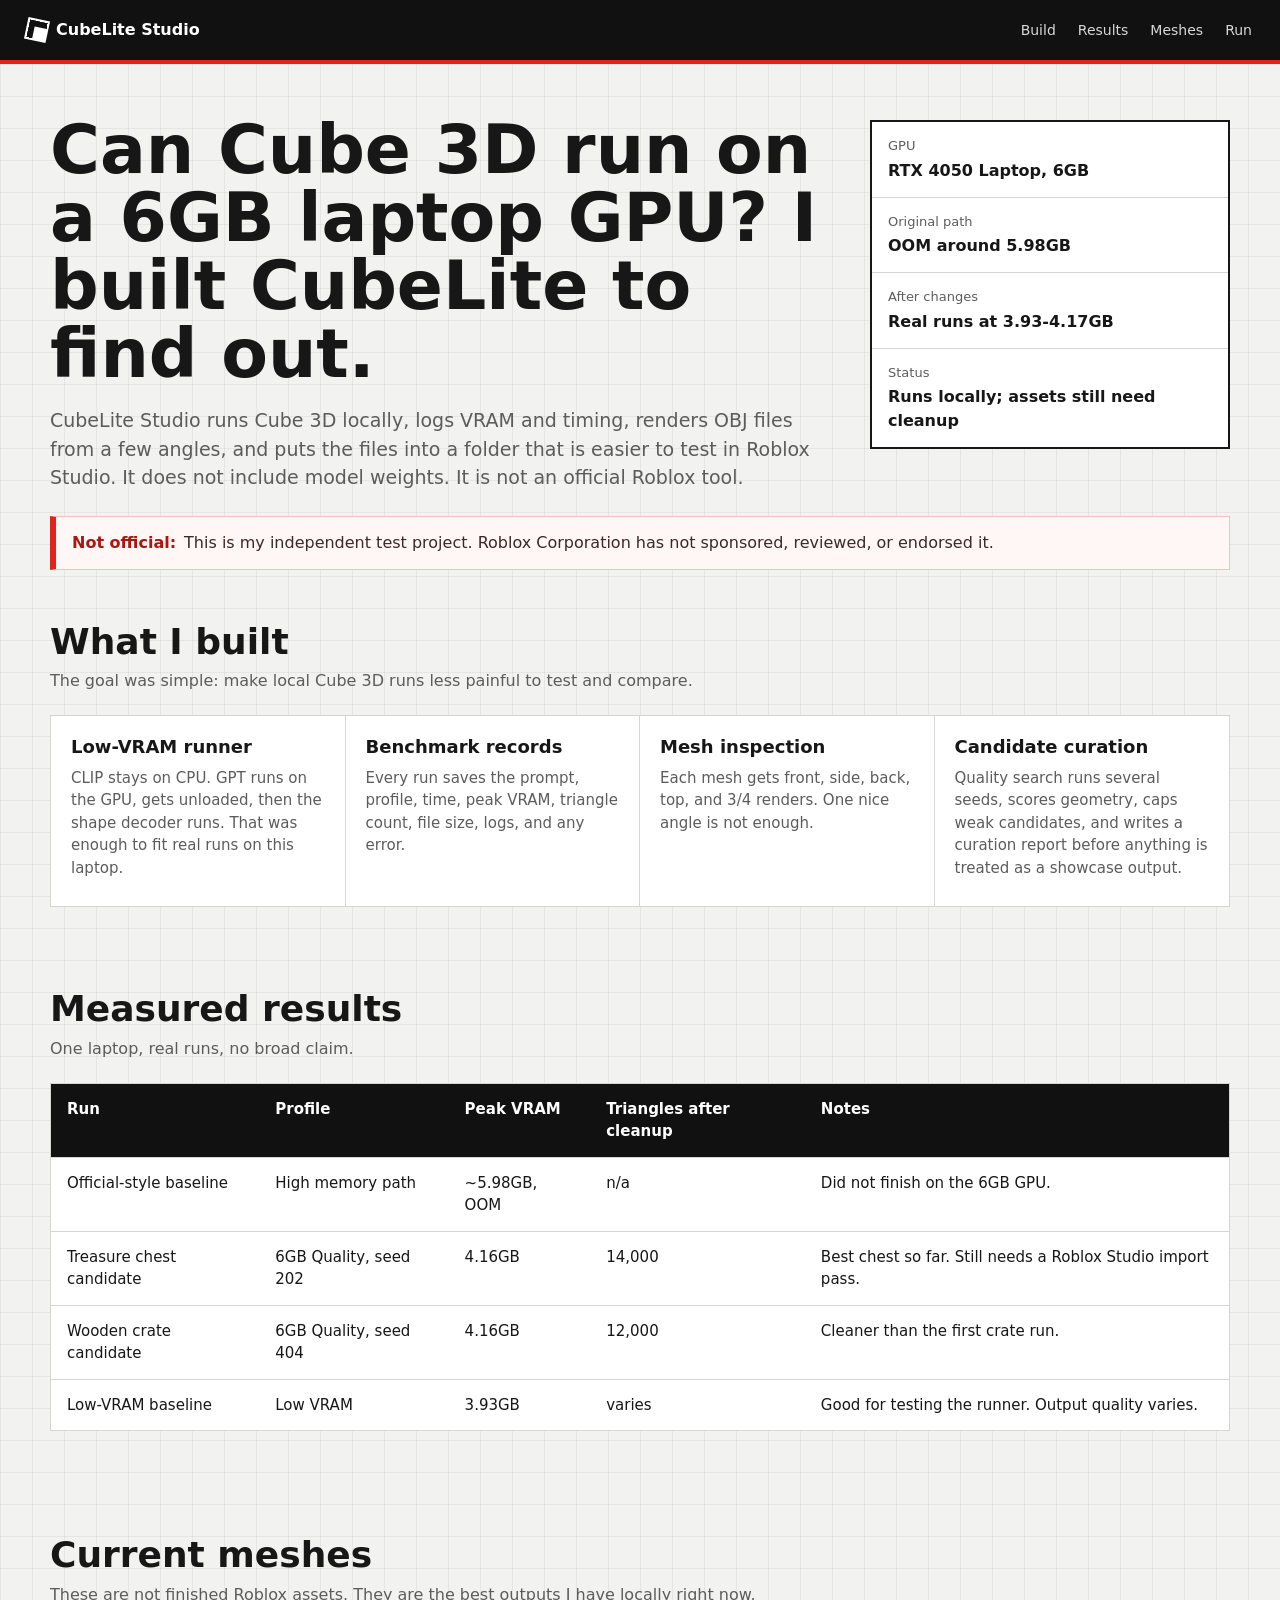
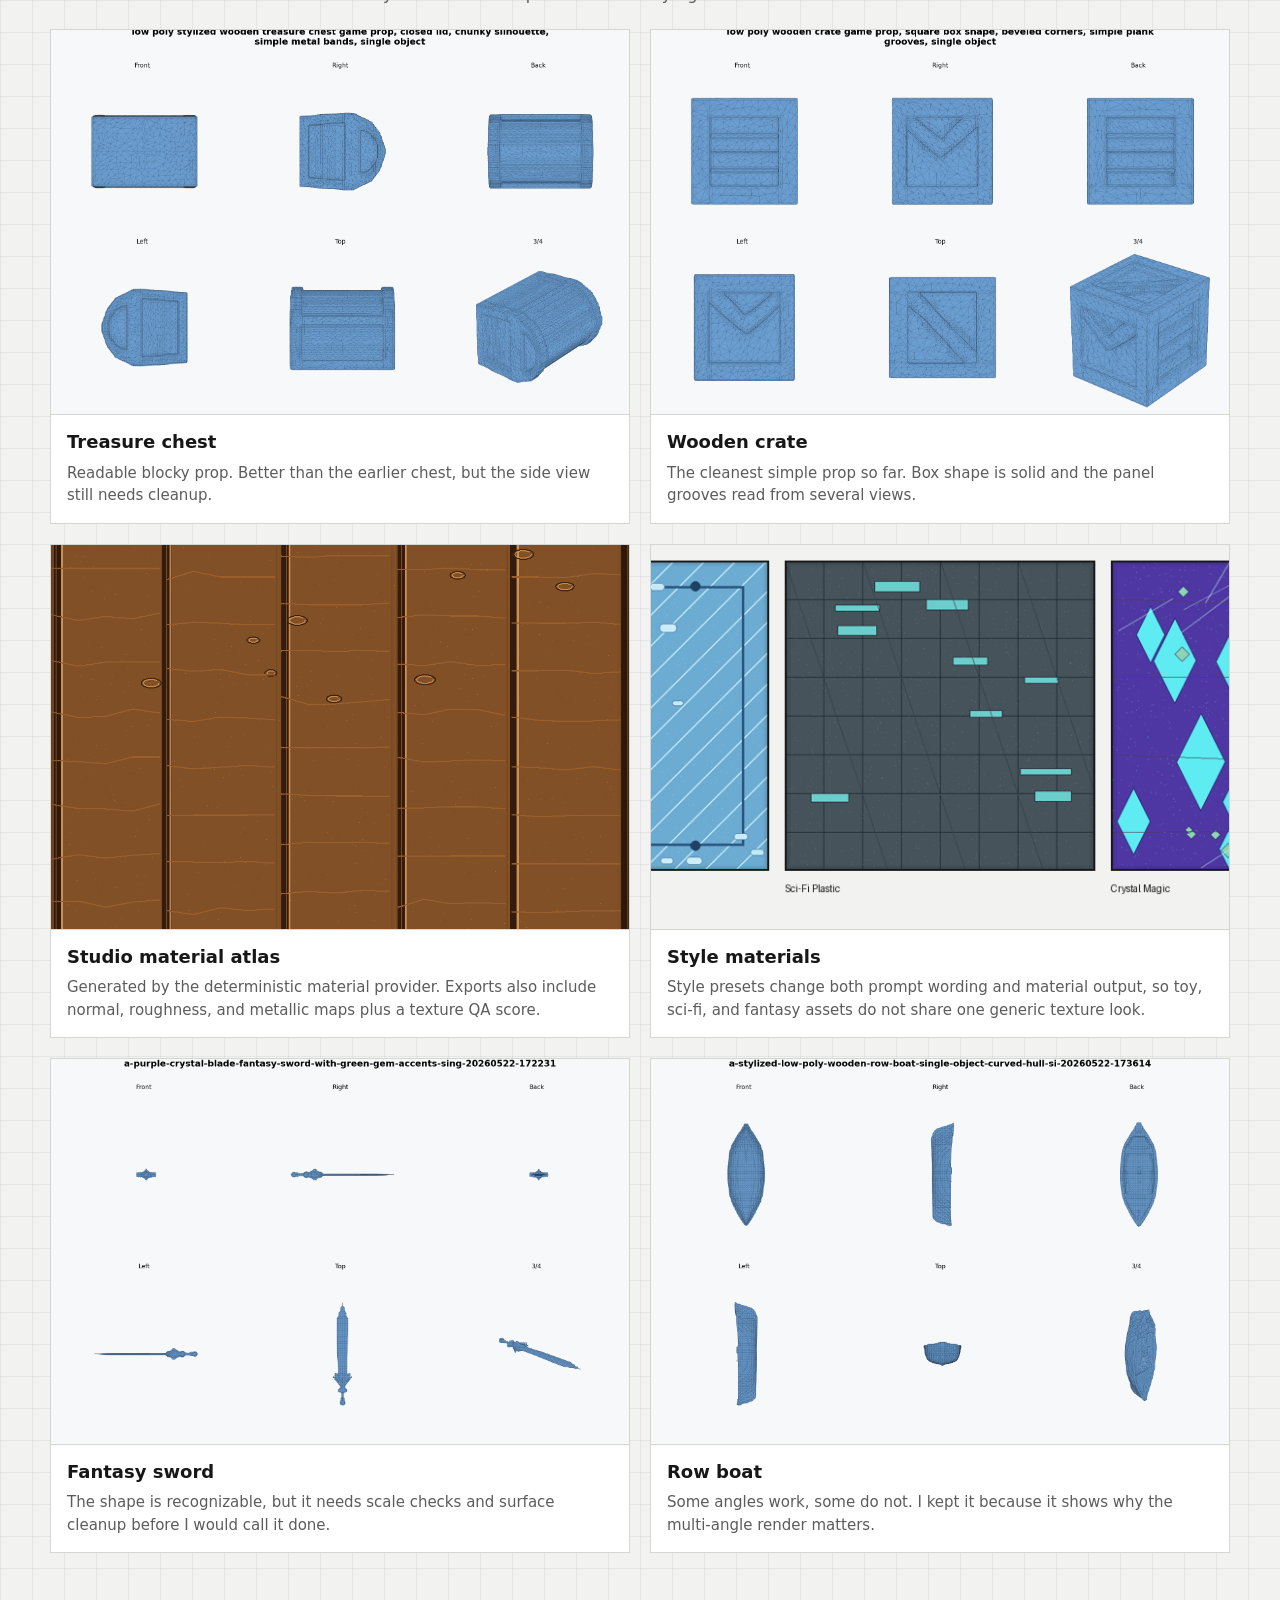
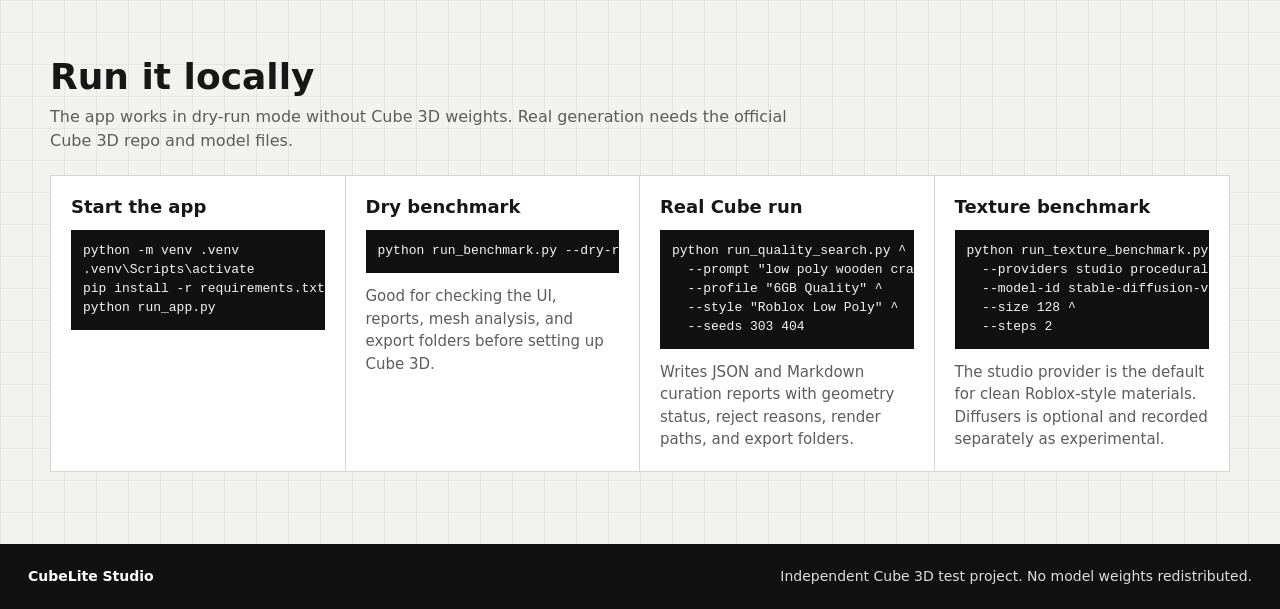
==== commit 351fd6ae: "Add style-aware curation and materials" ====
--- a/docs/index.html
+++ b/docs/index.html
@@ -5,7 +5,7 @@
   <meta name="viewport" content="width=device-width, initial-scale=1">
   <title>CubeLite Studio</title>
   <meta name="description" content="Local Cube 3D tests, VRAM notes, and Roblox OBJ export helpers.">
-  <link rel="stylesheet" href="styles.css?v=20260523-materials">
+  <link rel="stylesheet" href="styles.css?v=20260523-styles">
 </head>
 <body>
   <header class="topbar">
@@ -157,6 +157,13 @@
           </div>
         </article>
         <article class="mesh-card">
+          <img src="assets/style-materials.png" alt="Toybox, sci-fi, and crystal material atlases generated by CubeLite Studio">
+          <div>
+            <h3>Style materials</h3>
+            <p>Style presets change both prompt wording and material output, so toy, sci-fi, and fantasy assets do not share one generic texture look.</p>
+          </div>
+        </article>
+        <article class="mesh-card">
           <img src="assets/fantasy-sword-plate.png" alt="Multi-angle render plate of a Cube 3D fantasy sword candidate">
           <div>
             <h3>Fantasy sword</h3>
@@ -196,6 +203,7 @@
           <pre><code>python run_quality_search.py ^
   --prompt "low poly wooden crate game prop" ^
   --profile "6GB Quality" ^
+  --style "Roblox Low Poly" ^
   --seeds 303 404</code></pre>
           <p>Writes JSON and Markdown curation reports with geometry status, reject reasons, render paths, and export folders.</p>
         </div>
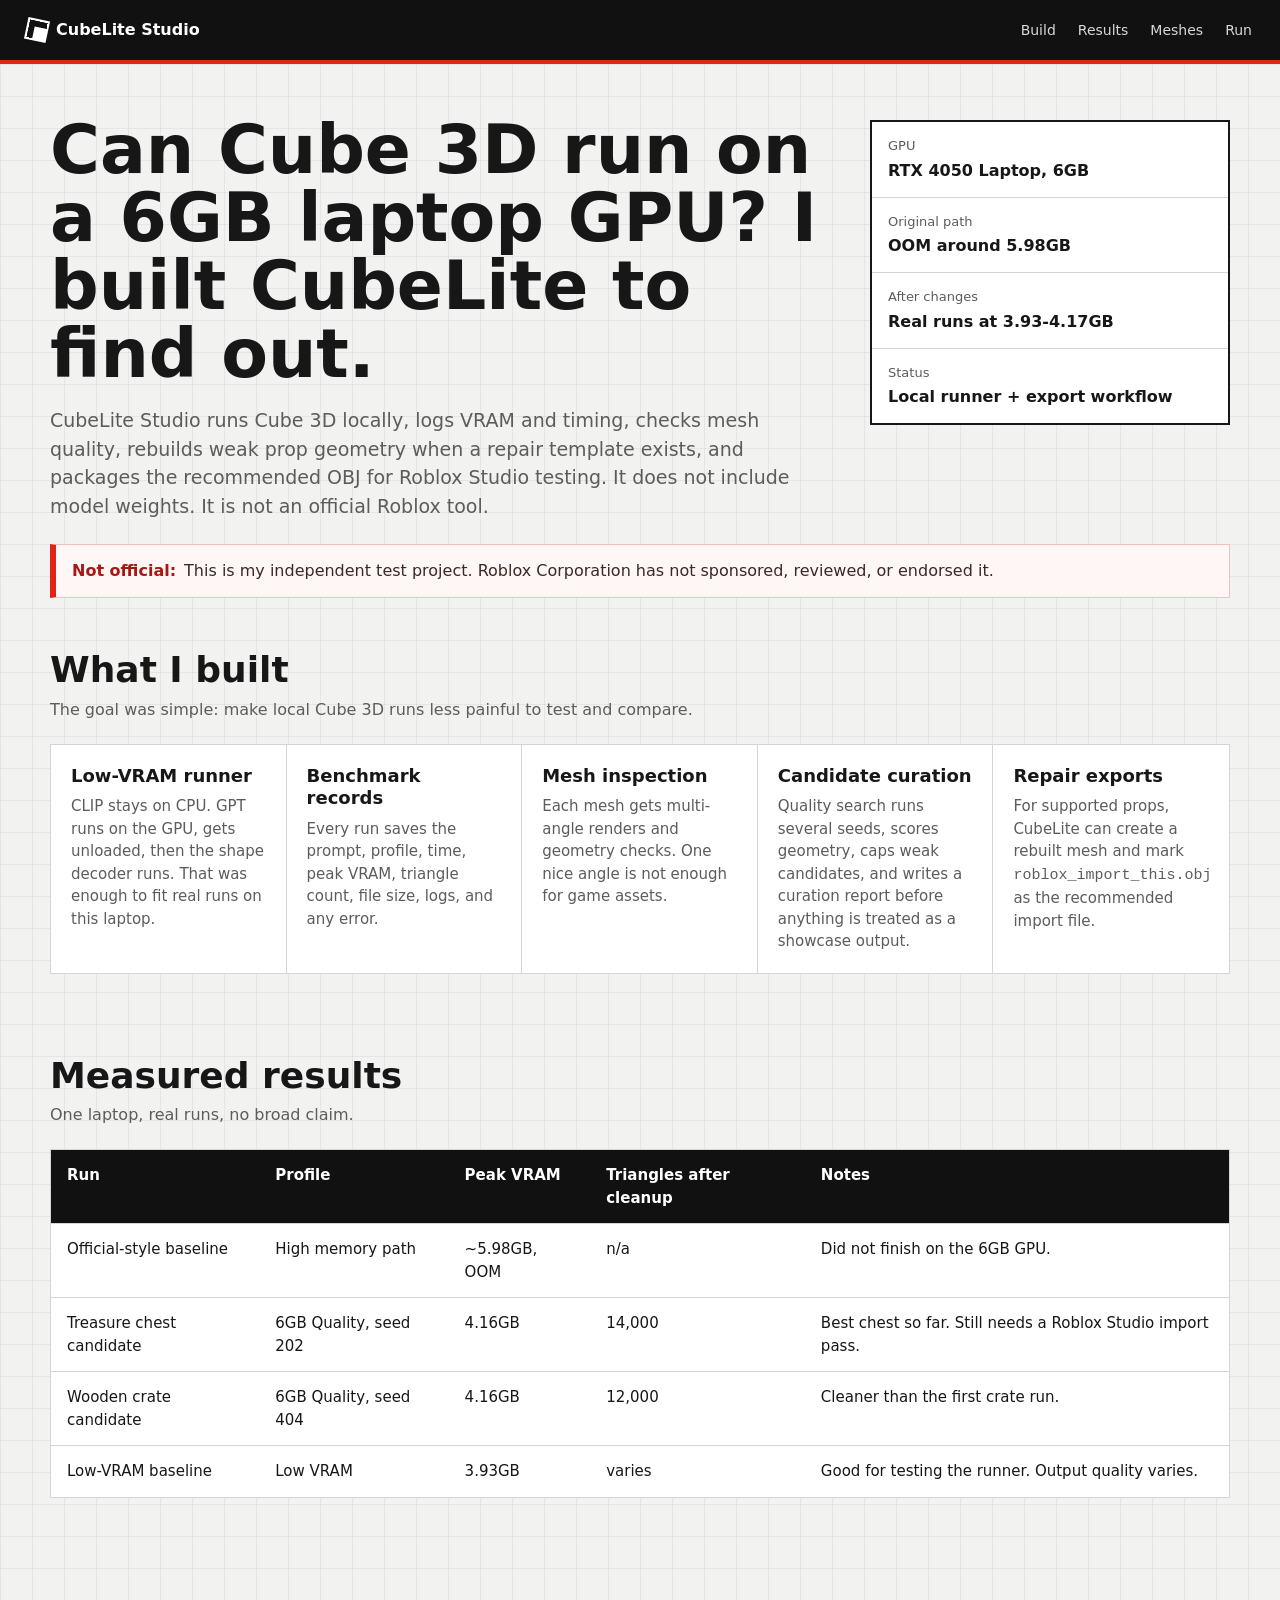
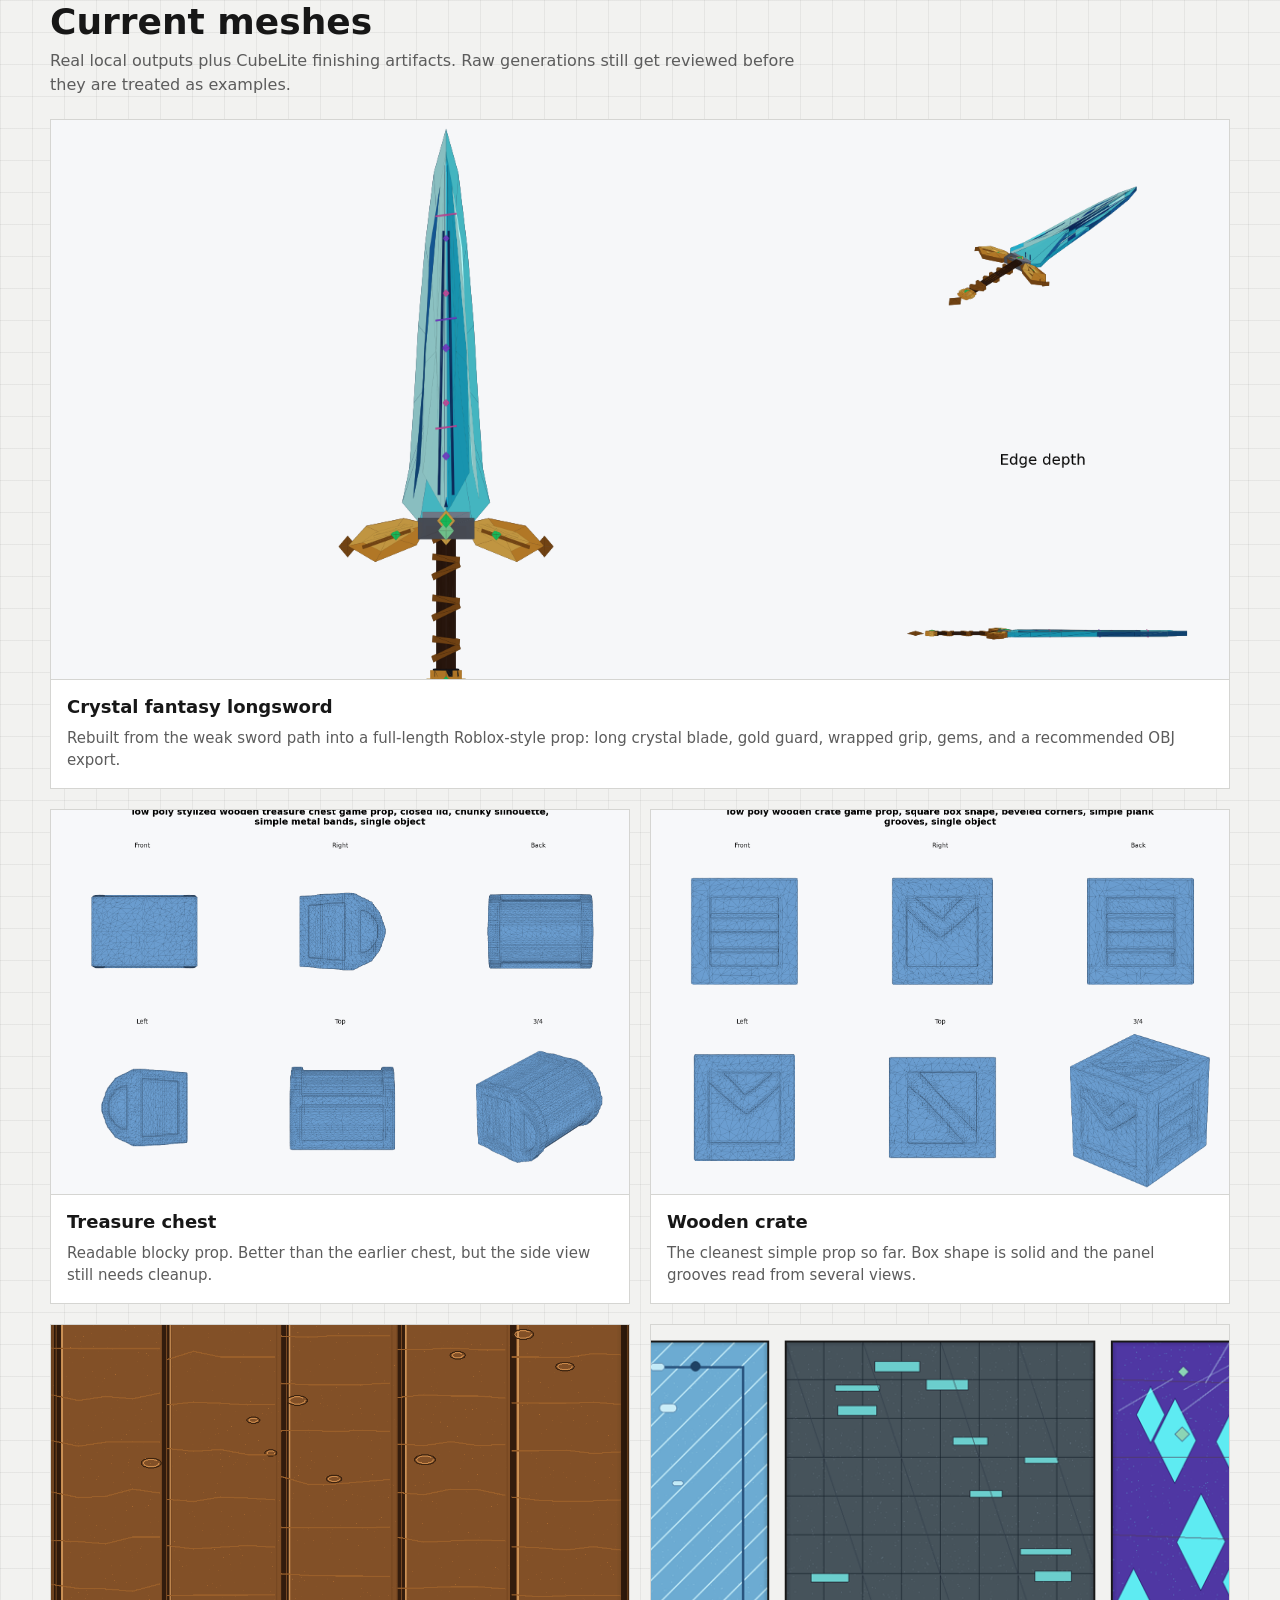
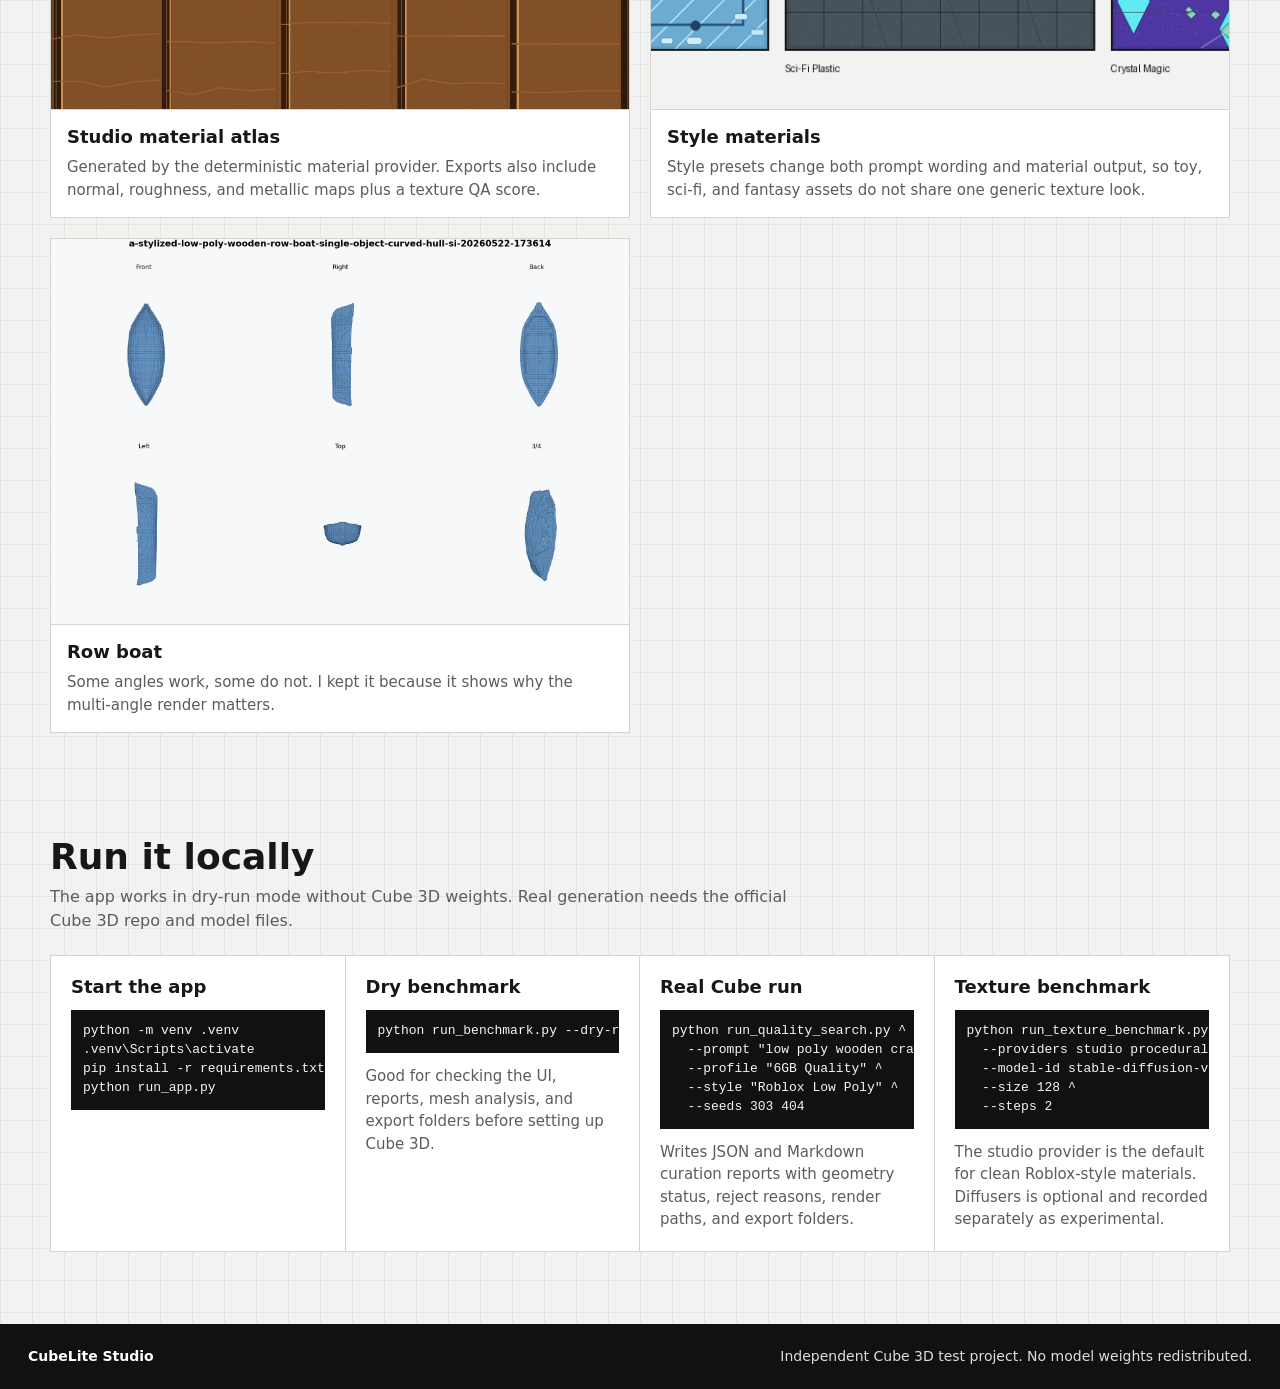
==== commit d5442bc1: "Polish showcase exports and docs" ====
--- a/docs/index.html
+++ b/docs/index.html
@@ -26,9 +26,9 @@
       <div>
         <h1>Can Cube 3D run on a 6GB laptop GPU? I built CubeLite to find out.</h1>
         <p>
-          CubeLite Studio runs Cube 3D locally, logs VRAM and timing, renders OBJ files from a few angles,
-          and puts the files into a folder that is easier to test in Roblox Studio. It does not include model
-          weights. It is not an official Roblox tool.
+          CubeLite Studio runs Cube 3D locally, logs VRAM and timing, checks mesh quality, rebuilds weak prop
+          geometry when a repair template exists, and packages the recommended OBJ for Roblox Studio testing.
+          It does not include model weights. It is not an official Roblox tool.
         </p>
       </div>
       <dl class="run-card">
@@ -46,7 +46,7 @@
         </div>
         <div>
           <dt>Status</dt>
-          <dd>Runs locally; assets still need cleanup</dd>
+          <dd>Local runner + export workflow</dd>
         </div>
       </dl>
     </section>
@@ -72,11 +72,15 @@
         </article>
         <article>
           <h3>Mesh inspection</h3>
-          <p>Each mesh gets front, side, back, top, and 3/4 renders. One nice angle is not enough.</p>
+          <p>Each mesh gets multi-angle renders and geometry checks. One nice angle is not enough for game assets.</p>
         </article>
         <article>
           <h3>Candidate curation</h3>
           <p>Quality search runs several seeds, scores geometry, caps weak candidates, and writes a curation report before anything is treated as a showcase output.</p>
+        </article>
+        <article>
+          <h3>Repair exports</h3>
+          <p>For supported props, CubeLite can create a rebuilt mesh and mark <code>roblox_import_this.obj</code> as the recommended import file.</p>
         </article>
       </div>
     </section>
@@ -132,9 +136,16 @@
     <section id="meshes" class="section">
       <div class="section-title">
         <h2>Current meshes</h2>
-        <p>These are not finished Roblox assets. They are the best outputs I have locally right now.</p>
+        <p>Real local outputs plus CubeLite finishing artifacts. Raw generations still get reviewed before they are treated as examples.</p>
       </div>
       <div class="mesh-grid">
+        <article class="mesh-card mesh-card-wide">
+          <img src="assets/fantasy-sword-plate.png" alt="Showcase render of a rebuilt crystal fantasy longsword asset">
+          <div>
+            <h3>Crystal fantasy longsword</h3>
+            <p>Rebuilt from the weak sword path into a full-length Roblox-style prop: long crystal blade, gold guard, wrapped grip, gems, and a recommended OBJ export.</p>
+          </div>
+        </article>
         <article class="mesh-card">
           <img src="assets/chest-quality-plate.png" alt="Multi-angle render plate of a Cube 3D treasure chest candidate">
           <div>
@@ -161,13 +172,6 @@
           <div>
             <h3>Style materials</h3>
             <p>Style presets change both prompt wording and material output, so toy, sci-fi, and fantasy assets do not share one generic texture look.</p>
-          </div>
-        </article>
-        <article class="mesh-card">
-          <img src="assets/fantasy-sword-plate.png" alt="Multi-angle render plate of a Cube 3D fantasy sword candidate">
-          <div>
-            <h3>Fantasy sword</h3>
-            <p>The shape is recognizable, but it needs scale checks and surface cleanup before I would call it done.</p>
           </div>
         </article>
         <article class="mesh-card">
--- a/docs/styles.css
+++ b/docs/styles.css
@@ -182,7 +182,7 @@
 .note-grid,
 .run-grid {
   display: grid;
-  grid-template-columns: repeat(4, minmax(0, 1fr));
+  grid-template-columns: repeat(auto-fit, minmax(210px, 1fr));
   border: 1px solid var(--line);
   background: var(--paper);
 }
@@ -259,6 +259,16 @@
   gap: 20px;
 }
 
+.mesh-card-wide {
+  grid-column: 1 / -1;
+}
+
+.mesh-card-wide img {
+  aspect-ratio: 16 / 9;
+  max-height: 560px;
+  object-fit: contain;
+}
+
 .mesh-card {
   border: 1px solid var(--line);
   background: var(--paper);
